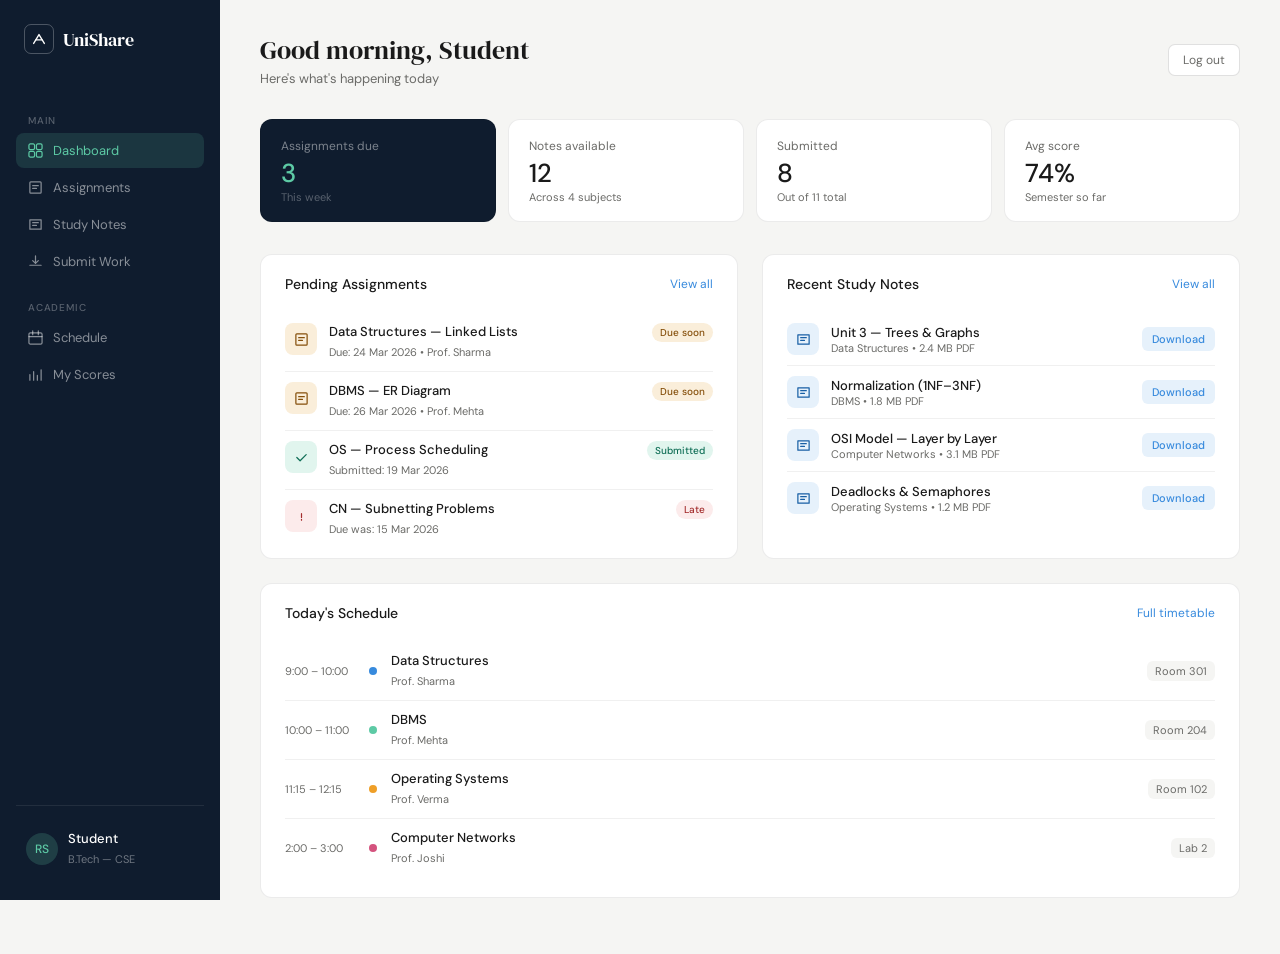
==== student-dashboard.html @ 299241f6 "frontend login modules" ====
<!DOCTYPE html>
<html lang="en">
<head>
  <meta charset="UTF-8" />
  <meta name="viewport" content="width=device-width, initial-scale=1.0"/>
  <title>UniShare — Student Dashboard</title>
  <link rel="preconnect" href="https://fonts.googleapis.com">
  <link rel="preconnect" href="https://fonts.gstatic.com" crossorigin>
  <link href="https://fonts.googleapis.com/css2?family=DM+Serif+Display:ital@0;1&family=DM+Sans:wght@300;400;500&display=swap" rel="stylesheet">
  <style>
    *, *::before, *::after { box-sizing: border-box; margin: 0; padding: 0; }

    html, body {
      height: 100%;
      font-family: 'DM Sans', sans-serif;
      background: #f5f5f3;
      color: #1a1a1a;
    }

    /*LAYOUT*/
    .app { display: flex; min-height: 100vh; }

    /* SIDEBAR */
    .sidebar {
      width: 220px;
      background: #0f1c2e;
      display: flex;
      flex-direction: column;
      padding: 1.5rem 1rem;
      position: fixed;
      top: 0; left: 0; bottom: 0;
      z-index: 100;
    }

    .brand {
      display: flex; align-items: center; gap: 9px;
      margin-bottom: 2.5rem;
      padding: 0 0.5rem;
    }

    .brand-mark {
      width: 30px; height: 30px;
      border: 1.5px solid rgba(255,255,255,0.25);
      border-radius: 7px;
      display: flex; align-items: center; justify-content: center;
    }

    .brand-name {
      font-family: 'DM Serif Display', serif;
      font-size: 18px;
      color: #fff;
    }

    .nav-section-label {
      font-size: 10px;
      font-weight: 500;
      letter-spacing: 0.08em;
      text-transform: uppercase;
      color: rgba(255,255,255,0.3);
      padding: 0 0.75rem;
      margin-bottom: 6px;
      margin-top: 1.25rem;
    }

    .nav-item {
      display: flex; align-items: center; gap: 10px;
      padding: 9px 12px;
      border-radius: 8px;
      cursor: pointer;
      color: rgba(255,255,255,0.5);
      font-size: 13px;
      font-weight: 400;
      transition: all 0.15s;
      text-decoration: none;
      margin-bottom: 2px;
    }

    .nav-item:hover { background: rgba(255,255,255,0.07); color: rgba(255,255,255,0.85); }

    .nav-item.active {
      background: rgba(93,202,165,0.15);
      color: #5DCAA5;
    }

    .nav-item svg { width: 15px; height: 15px; flex-shrink: 0; }

    .sidebar-bottom {
      margin-top: auto;
      border-top: 0.5px solid rgba(255,255,255,0.08);
      padding-top: 1rem;
    }

    .user-card {
      display: flex; align-items: center; gap: 10px;
      padding: 8px 10px;
      border-radius: 8px;
    }

    .avatar {
      width: 32px; height: 32px;
      border-radius: 50%;
      background: rgba(93,202,165,0.2);
      display: flex; align-items: center; justify-content: center;
      font-size: 12px; font-weight: 500;
      color: #5DCAA5;
      flex-shrink: 0;
    }

    .user-info p { font-size: 13px; color: #fff; font-weight: 500; }
    .user-info span { font-size: 11px; color: rgba(255,255,255,0.4); }

    /* ── MAIN ── */
    .main {
      margin-left: 220px;
      flex: 1;
      padding: 2rem 2.5rem;
      max-width: calc(100vw - 220px);
    }

    .topbar {
      display: flex; align-items: center; justify-content: space-between;
      margin-bottom: 2rem;
    }

    .topbar h1 {
      font-family: 'DM Serif Display', serif;
      font-size: 26px;
      font-weight: 400;
      color: #1a1a1a;
    }

    .topbar p { font-size: 13px; color: #6b6b68; margin-top: 2px; }

    .logout-btn {
      font-size: 12px;
      color: #6b6b68;
      background: #fff;
      border: 0.5px solid rgba(0,0,0,0.12);
      border-radius: 7px;
      padding: 7px 14px;
      cursor: pointer;
      font-family: 'DM Sans', sans-serif;
      transition: background 0.15s;
    }

    .logout-btn:hover { background: #f5f5f3; }

    
    .stats-grid {
      display: grid;
      grid-template-columns: repeat(4, 1fr);
      gap: 12px;
      margin-bottom: 2rem;
    }

    .stat-card {
      background: #fff;
      border: 0.5px solid rgba(0,0,0,0.08);
      border-radius: 12px;
      padding: 1.1rem 1.25rem;
    }

    .stat-label {
      font-size: 12px;
      color: #6b6b68;
      margin-bottom: 6px;
    }

    .stat-value {
      font-size: 26px;
      font-weight: 500;
      color: #1a1a1a;
      line-height: 1;
    }

    .stat-sub {
      font-size: 11px;
      color: #6b6b68;
      margin-top: 4px;
    }

    .stat-card.highlight { background: #0f1c2e; }
    .stat-card.highlight .stat-label { color: rgba(255,255,255,0.45); }
    .stat-card.highlight .stat-value { color: #5DCAA5; }
    .stat-card.highlight .stat-sub { color: rgba(255,255,255,0.3); }

    
    .content-grid {
      display: grid;
      grid-template-columns: 1fr 1fr;
      gap: 1.5rem;
      margin-bottom: 1.5rem;
    }

    .card {
      background: #fff;
      border: 0.5px solid rgba(0,0,0,0.08);
      border-radius: 12px;
      padding: 1.25rem 1.5rem;
    }

    .card-header {
      display: flex; align-items: center; justify-content: space-between;
      margin-bottom: 1.25rem;
    }

    .card-title {
      font-size: 14px;
      font-weight: 500;
      color: #1a1a1a;
    }

    .card-link {
      font-size: 12px;
      color: #378ADD;
      text-decoration: none;
      cursor: pointer;
    }

    .card-link:hover { text-decoration: underline; }

    
    .assignment-item {
      display: flex; align-items: flex-start; gap: 12px;
      padding: 10px 0;
      border-bottom: 0.5px solid rgba(0,0,0,0.06);
    }

    .assignment-item:last-child { border-bottom: none; padding-bottom: 0; }

    .assignment-icon {
      width: 32px; height: 32px;
      border-radius: 8px;
      display: flex; align-items: center; justify-content: center;
      flex-shrink: 0;
    }

    .assignment-icon.due { background: #faeeda; }
    .assignment-icon.submitted { background: #e1f5ee; }
    .assignment-icon.late { background: #fcebeb; }

    .assignment-info { flex: 1; }
    .assignment-info p { font-size: 13px; font-weight: 500; color: #1a1a1a; }
    .assignment-info span { font-size: 11px; color: #6b6b68; }

    .badge {
      font-size: 10px;
      font-weight: 500;
      padding: 3px 8px;
      border-radius: 20px;
      white-space: nowrap;
    }

    .badge.due     { background: #faeeda; color: #854f0b; }
    .badge.done    { background: #e1f5ee; color: #0f6e56; }
    .badge.late    { background: #fcebeb; color: #a32d2d; }
    .badge.new     { background: #e6f1fb; color: #185fa5; }

    /* ── NOTES LIST ── */
    .note-item {
      display: flex; align-items: center; gap: 12px;
      padding: 10px 0;
      border-bottom: 0.5px solid rgba(0,0,0,0.06);
      cursor: pointer;
    }

    .note-item:last-child { border-bottom: none; padding-bottom: 0; }
    .note-item:hover .note-title { color: #378ADD; }

    .note-icon {
      width: 32px; height: 32px;
      background: #e6f1fb;
      border-radius: 8px;
      display: flex; align-items: center; justify-content: center;
      flex-shrink: 0;
    }

    .note-info { flex: 1; }
    .note-title { font-size: 13px; font-weight: 500; color: #1a1a1a; transition: color 0.15s; }
    .note-meta  { font-size: 11px; color: #6b6b68; }

    .download-btn {
      font-size: 11px;
      color: #378ADD;
      background: #e6f1fb;
      border: none;
      border-radius: 6px;
      padding: 5px 10px;
      cursor: pointer;
      font-family: 'DM Sans', sans-serif;
      font-weight: 500;
      transition: background 0.15s;
    }

    .download-btn:hover { background: #b5d4f4; }

    /* ── UPLOAD AREA ── */
    .upload-area {
      border: 1.5px dashed rgba(0,0,0,0.15);
      border-radius: 10px;
      padding: 1.5rem;
      text-align: center;
      cursor: pointer;
      transition: border-color 0.15s, background 0.15s;
      margin-bottom: 1rem;
    }

    .upload-area:hover {
      border-color: #378ADD;
      background: #f0f7ff;
    }

    .upload-area p { font-size: 13px; color: #6b6b68; margin-top: 8px; }
    .upload-area span { font-size: 11px; color: #9a9a96; }

    .upload-icon {
      width: 36px; height: 36px;
      background: #e6f1fb;
      border-radius: 8px;
      display: flex; align-items: center; justify-content: center;
      margin: 0 auto 8px;
    }

    .select-field {
      width: 100%;
      height: 38px;
      border: 0.5px solid rgba(0,0,0,0.12);
      border-radius: 8px;
      padding: 0 12px;
      font-family: 'DM Sans', sans-serif;
      font-size: 13px;
      color: #1a1a1a;
      background: #fff;
      outline: none;
      margin-bottom: 10px;
      cursor: pointer;
    }

    .submit-btn {
      width: 100%;
      height: 40px;
      background: #0f1c2e;
      color: #fff;
      border: none;
      border-radius: 8px;
      font-family: 'DM Sans', sans-serif;
      font-size: 13px;
      font-weight: 500;
      cursor: pointer;
      transition: opacity 0.15s;
    }

    .submit-btn:hover { opacity: 0.85; }

   
    .full-card {
      background: #fff;
      border: 0.5px solid rgba(0,0,0,0.08);
      border-radius: 12px;
      padding: 1.25rem 1.5rem;
      margin-bottom: 1.5rem;
    }

    
    .schedule-row {
      display: flex; align-items: center; gap: 14px;
      padding: 10px 0;
      border-bottom: 0.5px solid rgba(0,0,0,0.06);
    }

    .schedule-row:last-child { border-bottom: none; }

    .schedule-time {
      font-size: 11px;
      color: #6b6b68;
      min-width: 70px;
    }

    .schedule-dot {
      width: 8px; height: 8px;
      border-radius: 50%;
      flex-shrink: 0;
    }

    .schedule-info p { font-size: 13px; font-weight: 500; color: #1a1a1a; }
    .schedule-info span { font-size: 11px; color: #6b6b68; }

    .schedule-room {
      margin-left: auto;
      font-size: 11px;
      color: #6b6b68;
      background: #f5f5f3;
      padding: 3px 8px;
      border-radius: 6px;
    }

    @media (max-width: 900px) {
      .stats-grid { grid-template-columns: 1fr 1fr; }
      .content-grid { grid-template-columns: 1fr; }
    }

    @media (max-width: 640px) {
      .sidebar { display: none; }
      .main { margin-left: 0; max-width: 100vw; padding: 1.25rem; }
      .stats-grid { grid-template-columns: 1fr 1fr; }
    }
  </style>
</head>
<body>

<div class="app">

  
  <aside class="sidebar">
    <div class="brand">
      <div class="brand-mark">
        <svg width="16" height="16" viewBox="0 0 18 18" fill="none">
          <path d="M3 14L9 4L15 14" stroke="white" stroke-width="1.5" stroke-linecap="round" stroke-linejoin="round"/>
          <path d="M5.5 10H12.5" stroke="white" stroke-width="1.5" stroke-linecap="round"/>
        </svg>
      </div>
      <span class="brand-name">UniShare</span>
    </div>

    <div class="nav-section-label">Main</div>

    <a class="nav-item active" onclick="showSection('dashboard')">
      <svg viewBox="0 0 16 16" fill="none"><rect x="1" y="1" width="6" height="6" rx="1.5" stroke="currentColor" stroke-width="1.3"/><rect x="9" y="1" width="6" height="6" rx="1.5" stroke="currentColor" stroke-width="1.3"/><rect x="1" y="9" width="6" height="6" rx="1.5" stroke="currentColor" stroke-width="1.3"/><rect x="9" y="9" width="6" height="6" rx="1.5" stroke="currentColor" stroke-width="1.3"/></svg>
      Dashboard
    </a>

    <a class="nav-item" onclick="showSection('assignments')">
      <svg viewBox="0 0 16 16" fill="none"><path d="M3 2h10a1 1 0 011 1v10a1 1 0 01-1 1H3a1 1 0 01-1-1V3a1 1 0 011-1z" stroke="currentColor" stroke-width="1.3"/><path d="M5 6h6M5 9h4" stroke="currentColor" stroke-width="1.3" stroke-linecap="round"/></svg>
      Assignments
    </a>

    <a class="nav-item" onclick="showSection('notes')">
      <svg viewBox="0 0 16 16" fill="none"><path d="M2 3h12v10H2z" stroke="currentColor" stroke-width="1.3" stroke-linejoin="round"/><path d="M5 6h6M5 9h4" stroke="currentColor" stroke-width="1.3" stroke-linecap="round"/></svg>
      Study Notes
    </a>

    <a class="nav-item" onclick="showSection('submit')">
      <svg viewBox="0 0 16 16" fill="none"><path d="M8 2v8M5 7l3 3 3-3" stroke="currentColor" stroke-width="1.3" stroke-linecap="round" stroke-linejoin="round"/><path d="M2 12h12" stroke="currentColor" stroke-width="1.3" stroke-linecap="round"/></svg>
      Submit Work
    </a>

    <div class="nav-section-label">Academic</div>

    <a class="nav-item" onclick="showSection('schedule')">
      <svg viewBox="0 0 16 16" fill="none"><rect x="1" y="3" width="14" height="12" rx="1.5" stroke="currentColor" stroke-width="1.3"/><path d="M5 1v4M11 1v4M1 7h14" stroke="currentColor" stroke-width="1.3" stroke-linecap="round"/></svg>
      Schedule
    </a>

    <a class="nav-item" onclick="showSection('scores')">
      <svg viewBox="0 0 16 16" fill="none"><path d="M2 14V8M6 14V5M10 14V9M14 14V3" stroke="currentColor" stroke-width="1.3" stroke-linecap="round"/></svg>
      My Scores
    </a>

    <div class="sidebar-bottom">
      <div class="user-card">
        <div class="avatar">RS</div>
        <div class="user-info">
          <p>Rahul Singh</p>
          <span>B.Tech — CSE</span>
        </div>
      </div>
    </div>
  </aside>

  
  <main class="main">

   
    <div class="topbar">
      <div>
        <h1 id="page-title">Good morning, Rahul 👋</h1>
        <p id="page-sub">Here's what's happening today</p>
      </div>
      <button class="logout-btn" onclick="window.location.href='login.html'">Log out</button>
    </div>

    
    <div class="stats-grid" id="stats-section">
      <div class="stat-card highlight">
        <div class="stat-label">Assignments due</div>
        <div class="stat-value">3</div>
        <div class="stat-sub">This week</div>
      </div>
      <div class="stat-card">
        <div class="stat-label">Notes available</div>
        <div class="stat-value">12</div>
        <div class="stat-sub">Across 4 subjects</div>
      </div>
      <div class="stat-card">
        <div class="stat-label">Submitted</div>
        <div class="stat-value">8</div>
        <div class="stat-sub">Out of 11 total</div>
      </div>
      <div class="stat-card">
        <div class="stat-label">Avg score</div>
        <div class="stat-value">74%</div>
        <div class="stat-sub">Semester so far</div>
      </div>
    </div>

   
    <div id="section-dashboard">
      <div class="content-grid">

        
        <div class="card">
          <div class="card-header">
            <span class="card-title">Pending Assignments</span>
            <a class="card-link" onclick="showSection('assignments')">View all</a>
          </div>

          <div class="assignment-item">
            <div class="assignment-icon due">
              <svg width="15" height="15" viewBox="0 0 16 16" fill="none"><path d="M3 2h10a1 1 0 011 1v10a1 1 0 01-1 1H3a1 1 0 01-1-1V3a1 1 0 011-1z" stroke="#854f0b" stroke-width="1.3"/><path d="M5 6h6M5 9h4" stroke="#854f0b" stroke-width="1.3" stroke-linecap="round"/></svg>
            </div>
            <div class="assignment-info">
              <p>Data Structures — Linked Lists</p>
              <span>Due: 24 Mar 2026 • Prof. Sharma</span>
            </div>
            <span class="badge due">Due soon</span>
          </div>

          <div class="assignment-item">
            <div class="assignment-icon due">
              <svg width="15" height="15" viewBox="0 0 16 16" fill="none"><path d="M3 2h10a1 1 0 011 1v10a1 1 0 01-1 1H3a1 1 0 01-1-1V3a1 1 0 011-1z" stroke="#854f0b" stroke-width="1.3"/><path d="M5 6h6M5 9h4" stroke="#854f0b" stroke-width="1.3" stroke-linecap="round"/></svg>
            </div>
            <div class="assignment-info">
              <p>DBMS — ER Diagram</p>
              <span>Due: 26 Mar 2026 • Prof. Mehta</span>
            </div>
            <span class="badge due">Due soon</span>
          </div>

          <div class="assignment-item">
            <div class="assignment-icon submitted">
              <svg width="15" height="15" viewBox="0 0 16 16" fill="none"><path d="M3 8l3.5 3.5L13 5" stroke="#0f6e56" stroke-width="1.3" stroke-linecap="round" stroke-linejoin="round"/></svg>
            </div>
            <div class="assignment-info">
              <p>OS — Process Scheduling</p>
              <span>Submitted: 19 Mar 2026</span>
            </div>
            <span class="badge done">Submitted</span>
          </div>

          <div class="assignment-item">
            <div class="assignment-icon late">
              <svg width="15" height="15" viewBox="0 0 16 16" fill="none"><path d="M8 5v4M8 11v1" stroke="#a32d2d" stroke-width="1.3" stroke-linecap="round"/></svg>
            </div>
            <div class="assignment-info">
              <p>CN — Subnetting Problems</p>
              <span>Due was: 15 Mar 2026</span>
            </div>
            <span class="badge late">Late</span>
          </div>
        </div>

        
        <div class="card">
          <div class="card-header">
            <span class="card-title">Recent Study Notes</span>
            <a class="card-link" onclick="showSection('notes')">View all</a>
          </div>

          <div class="note-item">
            <div class="note-icon">
              <svg width="15" height="15" viewBox="0 0 16 16" fill="none"><path d="M2 3h12v10H2z" stroke="#185fa5" stroke-width="1.3" stroke-linejoin="round"/><path d="M5 6h6M5 9h4" stroke="#185fa5" stroke-width="1.3" stroke-linecap="round"/></svg>
            </div>
            <div class="note-info">
              <div class="note-title">Unit 3 — Trees & Graphs</div>
              <div class="note-meta">Data Structures • 2.4 MB PDF</div>
            </div>
            <button class="download-btn">Download</button>
          </div>

          <div class="note-item">
            <div class="note-icon">
              <svg width="15" height="15" viewBox="0 0 16 16" fill="none"><path d="M2 3h12v10H2z" stroke="#185fa5" stroke-width="1.3" stroke-linejoin="round"/><path d="M5 6h6M5 9h4" stroke="#185fa5" stroke-width="1.3" stroke-linecap="round"/></svg>
            </div>
            <div class="note-info">
              <div class="note-title">Normalization (1NF–3NF)</div>
              <div class="note-meta">DBMS • 1.8 MB PDF</div>
            </div>
            <button class="download-btn">Download</button>
          </div>

          <div class="note-item">
            <div class="note-icon">
              <svg width="15" height="15" viewBox="0 0 16 16" fill="none"><path d="M2 3h12v10H2z" stroke="#185fa5" stroke-width="1.3" stroke-linejoin="round"/><path d="M5 6h6M5 9h4" stroke="#185fa5" stroke-width="1.3" stroke-linecap="round"/></svg>
            </div>
            <div class="note-info">
              <div class="note-title">OSI Model — Layer by Layer</div>
              <div class="note-meta">Computer Networks • 3.1 MB PDF</div>
            </div>
            <button class="download-btn">Download</button>
          </div>

          <div class="note-item">
            <div class="note-icon">
              <svg width="15" height="15" viewBox="0 0 16 16" fill="none"><path d="M2 3h12v10H2z" stroke="#185fa5" stroke-width="1.3" stroke-linejoin="round"/><path d="M5 6h6M5 9h4" stroke="#185fa5" stroke-width="1.3" stroke-linecap="round"/></svg>
            </div>
            <div class="note-info">
              <div class="note-title">Deadlocks &amp; Semaphores</div>
              <div class="note-meta">Operating Systems • 1.2 MB PDF</div>
            </div>
            <button class="download-btn">Download</button>
          </div>
        </div>
      </div>

      
      <div class="full-card">
        <div class="card-header">
          <span class="card-title">Today's Schedule</span>
          <a class="card-link" onclick="showSection('schedule')">Full timetable</a>
        </div>

        <div class="schedule-row">
          <span class="schedule-time">9:00 – 10:00</span>
          <div class="schedule-dot" style="background:#378ADD"></div>
          <div class="schedule-info"><p>Data Structures</p><span>Prof. Sharma</span></div>
          <span class="schedule-room">Room 301</span>
        </div>
        <div class="schedule-row">
          <span class="schedule-time">10:00 – 11:00</span>
          <div class="schedule-dot" style="background:#5DCAA5"></div>
          <div class="schedule-info"><p>DBMS</p><span>Prof. Mehta</span></div>
          <span class="schedule-room">Room 204</span>
        </div>
        <div class="schedule-row">
          <span class="schedule-time">11:15 – 12:15</span>
          <div class="schedule-dot" style="background:#EF9F27"></div>
          <div class="schedule-info"><p>Operating Systems</p><span>Prof. Verma</span></div>
          <span class="schedule-room">Room 102</span>
        </div>
        <div class="schedule-row">
          <span class="schedule-time">2:00 – 3:00</span>
          <div class="schedule-dot" style="background:#D4537E"></div>
          <div class="schedule-info"><p>Computer Networks</p><span>Prof. Joshi</span></div>
          <span class="schedule-room">Lab 2</span>
        </div>
      </div>
    </div>

    
    <div id="section-assignments" style="display:none">
      <div class="full-card">
        <div class="card-header">
          <span class="card-title">All Assignments</span>
        </div>
        <div class="assignment-item">
          <div class="assignment-icon due"><svg width="15" height="15" viewBox="0 0 16 16" fill="none"><path d="M3 2h10a1 1 0 011 1v10a1 1 0 01-1 1H3a1 1 0 01-1-1V3a1 1 0 011-1z" stroke="#854f0b" stroke-width="1.3"/><path d="M5 6h6M5 9h4" stroke="#854f0b" stroke-width="1.3" stroke-linecap="round"/></svg></div>
          <div class="assignment-info"><p>Data Structures — Linked Lists</p><span>Due: 24 Mar 2026 • Prof. Sharma</span></div>
          <span class="badge due">Due soon</span>
        </div>
        <div class="assignment-item">
          <div class="assignment-icon due"><svg width="15" height="15" viewBox="0 0 16 16" fill="none"><path d="M3 2h10a1 1 0 011 1v10a1 1 0 01-1 1H3a1 1 0 01-1-1V3a1 1 0 011-1z" stroke="#854f0b" stroke-width="1.3"/><path d="M5 6h6M5 9h4" stroke="#854f0b" stroke-width="1.3" stroke-linecap="round"/></svg></div>
          <div class="assignment-info"><p>DBMS — ER Diagram</p><span>Due: 26 Mar 2026 • Prof. Mehta</span></div>
          <span class="badge due">Due soon</span>
        </div>
        <div class="assignment-item">
          <div class="assignment-icon submitted"><svg width="15" height="15" viewBox="0 0 16 16" fill="none"><path d="M3 8l3.5 3.5L13 5" stroke="#0f6e56" stroke-width="1.3" stroke-linecap="round" stroke-linejoin="round"/></svg></div>
          <div class="assignment-info"><p>OS — Process Scheduling</p><span>Submitted: 19 Mar 2026</span></div>
          <span class="badge done">Submitted</span>
        </div>
        <div class="assignment-item">
          <div class="assignment-icon late"><svg width="15" height="15" viewBox="0 0 16 16" fill="none"><path d="M8 5v4M8 11v1" stroke="#a32d2d" stroke-width="1.3" stroke-linecap="round"/></svg></div>
          <div class="assignment-info"><p>CN — Subnetting Problems</p><span>Due was: 15 Mar 2026</span></div>
          <span class="badge late">Late</span>
        </div>
        <div class="assignment-item">
          <div class="assignment-icon due"><svg width="15" height="15" viewBox="0 0 16 16" fill="none"><path d="M3 2h10a1 1 0 011 1v10a1 1 0 01-1 1H3a1 1 0 01-1-1V3a1 1 0 011-1z" stroke="#854f0b" stroke-width="1.3"/><path d="M5 6h6M5 9h4" stroke="#854f0b" stroke-width="1.3" stroke-linecap="round"/></svg></div>
          <div class="assignment-info"><p>Maths — Integration Practice Set</p><span>Due: 30 Mar 2026 • Prof. Kapoor</span></div>
          <span class="badge new">New</span>
        </div>
      </div>
    </div>

    
    <div id="section-notes" style="display:none">
      <div class="full-card">
        <div class="card-header"><span class="card-title">All Study Notes</span></div>
        <div class="note-item"><div class="note-icon"><svg width="15" height="15" viewBox="0 0 16 16" fill="none"><path d="M2 3h12v10H2z" stroke="#185fa5" stroke-width="1.3" stroke-linejoin="round"/><path d="M5 6h6M5 9h4" stroke="#185fa5" stroke-width="1.3" stroke-linecap="round"/></svg></div><div class="note-info"><div class="note-title">Unit 3 — Trees &amp; Graphs</div><div class="note-meta">Data Structures • 2.4 MB PDF</div></div><button class="download-btn">Download</button></div>
        <div class="note-item"><div class="note-icon"><svg width="15" height="15" viewBox="0 0 16 16" fill="none"><path d="M2 3h12v10H2z" stroke="#185fa5" stroke-width="1.3" stroke-linejoin="round"/><path d="M5 6h6M5 9h4" stroke="#185fa5" stroke-width="1.3" stroke-linecap="round"/></svg></div><div class="note-info"><div class="note-title">Normalization (1NF–3NF)</div><div class="note-meta">DBMS • 1.8 MB PDF</div></div><button class="download-btn">Download</button></div>
        <div class="note-item"><div class="note-icon"><svg width="15" height="15" viewBox="0 0 16 16" fill="none"><path d="M2 3h12v10H2z" stroke="#185fa5" stroke-width="1.3" stroke-linejoin="round"/><path d="M5 6h6M5 9h4" stroke="#185fa5" stroke-width="1.3" stroke-linecap="round"/></svg></div><div class="note-info"><div class="note-title">OSI Model — Layer by Layer</div><div class="note-meta">Computer Networks • 3.1 MB PDF</div></div><button class="download-btn">Download</button></div>
        <div class="note-item"><div class="note-icon"><svg width="15" height="15" viewBox="0 0 16 16" fill="none"><path d="M2 3h12v10H2z" stroke="#185fa5" stroke-width="1.3" stroke-linejoin="round"/><path d="M5 6h6M5 9h4" stroke="#185fa5" stroke-width="1.3" stroke-linecap="round"/></svg></div><div class="note-info"><div class="note-title">Deadlocks &amp; Semaphores</div><div class="note-meta">Operating Systems • 1.2 MB PDF</div></div><button class="download-btn">Download</button></div>
        <div class="note-item"><div class="note-icon"><svg width="15" height="15" viewBox="0 0 16 16" fill="none"><path d="M2 3h12v10H2z" stroke="#185fa5" stroke-width="1.3" stroke-linejoin="round"/><path d="M5 6h6M5 9h4" stroke="#185fa5" stroke-width="1.3" stroke-linecap="round"/></svg></div><div class="note-info"><div class="note-title">Sorting Algorithms</div><div class="note-meta">Data Structures • 0.9 MB PDF</div></div><button class="download-btn">Download</button></div>
        <div class="note-item"><div class="note-icon"><svg width="15" height="15" viewBox="0 0 16 16" fill="none"><path d="M2 3h12v10H2z" stroke="#185fa5" stroke-width="1.3" stroke-linejoin="round"/><path d="M5 6h6M5 9h4" stroke="#185fa5" stroke-width="1.3" stroke-linecap="round"/></svg></div><div class="note-info"><div class="note-title">SQL Queries Cheatsheet</div><div class="note-meta">DBMS • 0.5 MB PDF</div></div><button class="download-btn">Download</button></div>
      </div>
    </div>

    
    <div id="section-submit" style="display:none">
      <div class="card" style="max-width:520px">
        <div class="card-header"><span class="card-title">Submit Assignment</span></div>

        <select class="select-field">
          <option value="">Select subject...</option>
          <option>Data Structures</option>
          <option>DBMS</option>
          <option>Operating Systems</option>
          <option>Computer Networks</option>
          <option>Mathematics</option>
        </select>

        <select class="select-field">
          <option value="">Select assignment...</option>
          <option>Linked Lists</option>
          <option>ER Diagram</option>
          <option>Subnetting Problems</option>
        </select>

        <div class="upload-area" onclick="document.getElementById('file-input').click()">
          <div class="upload-icon">
            <svg width="18" height="18" viewBox="0 0 18 18" fill="none"><path d="M9 12V4M6 7l3-3 3 3" stroke="#378ADD" stroke-width="1.4" stroke-linecap="round" stroke-linejoin="round"/><path d="M3 14h12" stroke="#378ADD" stroke-width="1.4" stroke-linecap="round"/></svg>
          </div>
          <p>Click to upload your file</p>
          <span>PDF, DOCX up to 10 MB</span>
          <input type="file" id="file-input" style="display:none" accept=".pdf,.docx" onchange="showFileName(this)"/>
        </div>

        <p id="file-name" style="font-size:12px;color:#378ADD;margin-bottom:10px;display:none;"></p>

        <button class="submit-btn" onclick="submitAssignment()">Submit Assignment</button>
      </div>
    </div>

    
    <div id="section-schedule" style="display:none">
      <div class="full-card">
        <div class="card-header"><span class="card-title">Weekly Timetable</span></div>
        <div class="schedule-row"><span class="schedule-time">Mon 9–10</span><div class="schedule-dot" style="background:#378ADD"></div><div class="schedule-info"><p>Data Structures</p><span>Prof. Sharma</span></div><span class="schedule-room">Room 301</span></div>
        <div class="schedule-row"><span class="schedule-time">Mon 10–11</span><div class="schedule-dot" style="background:#5DCAA5"></div><div class="schedule-info"><p>DBMS</p><span>Prof. Mehta</span></div><span class="schedule-room">Room 204</span></div>
        <div class="schedule-row"><span class="schedule-time">Tue 11–12</span><div class="schedule-dot" style="background:#EF9F27"></div><div class="schedule-info"><p>Operating Systems</p><span>Prof. Verma</span></div><span class="schedule-room">Room 102</span></div>
        <div class="schedule-row"><span class="schedule-time">Wed 2–3</span><div class="schedule-dot" style="background:#D4537E"></div><div class="schedule-info"><p>Computer Networks</p><span>Prof. Joshi</span></div><span class="schedule-room">Lab 2</span></div>
        <div class="schedule-row"><span class="schedule-time">Thu 9–10</span><div class="schedule-dot" style="background:#7F77DD"></div><div class="schedule-info"><p>Mathematics</p><span>Prof. Kapoor</span></div><span class="schedule-room">Room 401</span></div>
        <div class="schedule-row"><span class="schedule-time">Fri 10–12</span><div class="schedule-dot" style="background:#378ADD"></div><div class="schedule-info"><p>DS Lab</p><span>Prof. Sharma</span></div><span class="schedule-room">Lab 1</span></div>
      </div>
    </div>

    
    <div id="section-scores" style="display:none">
      <div class="full-card">
        <div class="card-header"><span class="card-title">My Scores</span></div>
        <div class="schedule-row"><span class="schedule-time" style="min-width:180px">Data Structures</span><div style="flex:1;background:#f5f5f3;border-radius:20px;height:6px;overflow:hidden"><div style="width:82%;background:#378ADD;height:100%;border-radius:20px"></div></div><span style="font-size:13px;font-weight:500;margin-left:12px;color:#1a1a1a">82%</span></div>
        <div class="schedule-row"><span class="schedule-time" style="min-width:180px">DBMS</span><div style="flex:1;background:#f5f5f3;border-radius:20px;height:6px;overflow:hidden"><div style="width:76%;background:#5DCAA5;height:100%;border-radius:20px"></div></div><span style="font-size:13px;font-weight:500;margin-left:12px;color:#1a1a1a">76%</span></div>
        <div class="schedule-row"><span class="schedule-time" style="min-width:180px">Operating Systems</span><div style="flex:1;background:#f5f5f3;border-radius:20px;height:6px;overflow:hidden"><div style="width:68%;background:#EF9F27;height:100%;border-radius:20px"></div></div><span style="font-size:13px;font-weight:500;margin-left:12px;color:#1a1a1a">68%</span></div>
        <div class="schedule-row"><span class="schedule-time" style="min-width:180px">Computer Networks</span><div style="flex:1;background:#f5f5f3;border-radius:20px;height:6px;overflow:hidden"><div style="width:71%;background:#D4537E;height:100%;border-radius:20px"></div></div><span style="font-size:13px;font-weight:500;margin-left:12px;color:#1a1a1a">71%</span></div>
        <div class="schedule-row"><span class="schedule-time" style="min-width:180px">Mathematics</span><div style="flex:1;background:#f5f5f3;border-radius:20px;height:6px;overflow:hidden"><div style="width:79%;background:#7F77DD;height:100%;border-radius:20px"></div></div><span style="font-size:13px;font-weight:500;margin-left:12px;color:#1a1a1a">79%</span></div>
      </div>
    </div>

  </main>
</div>

<script>
    const name = localStorage.getItem('studentName') || 'Student';
document.getElementById('page-title').textContent = 'Good morning, ' + name + ' ';
document.querySelector('.user-info p').textContent = name;
  const sections = ['dashboard','assignments','notes','submit','schedule','scores'];

  function showSection(name) {
    sections.forEach(s => {
      document.getElementById('section-' + s).style.display = s === name ? 'block' : 'none';
    });
    document.querySelectorAll('.nav-item').forEach(el => el.classList.remove('active'));
    event.currentTarget.classList.add('active');

    const titles = {
      dashboard:   ['Good morning',   "Here's what's happening today"],
      assignments: ['Assignments',               'Track your pending and submitted work'],
      notes:       ['Study Notes',               'Download materials uploaded by your faculty'],
      submit:      ['Submit Work',               'Upload your assignment files here'],
      schedule:    ['Timetable',                 'Your weekly class schedule'],
      scores:      ['My Scores',                 'Performance across all subjects'],
    };
    document.getElementById('page-title').textContent = titles[name][0];
    document.getElementById('page-sub').textContent   = titles[name][1];
  }

  function showFileName(input) {
    const el = document.getElementById('file-name');
    if (input.files.length > 0) {
      el.textContent = 'Selected: ' + input.files[0].name;
      el.style.display = 'block';
    }
  }

  function submitAssignment() {
    const file = document.getElementById('file-input').files[0];
    if (!file) { alert('Please select a file to upload.'); return; }
    alert('Assignment submitted successfully! Your faculty will be notified.');
    document.getElementById('file-input').value = '';
    document.getElementById('file-name').style.display = 'none';
  }
</script>

</body>
</html>
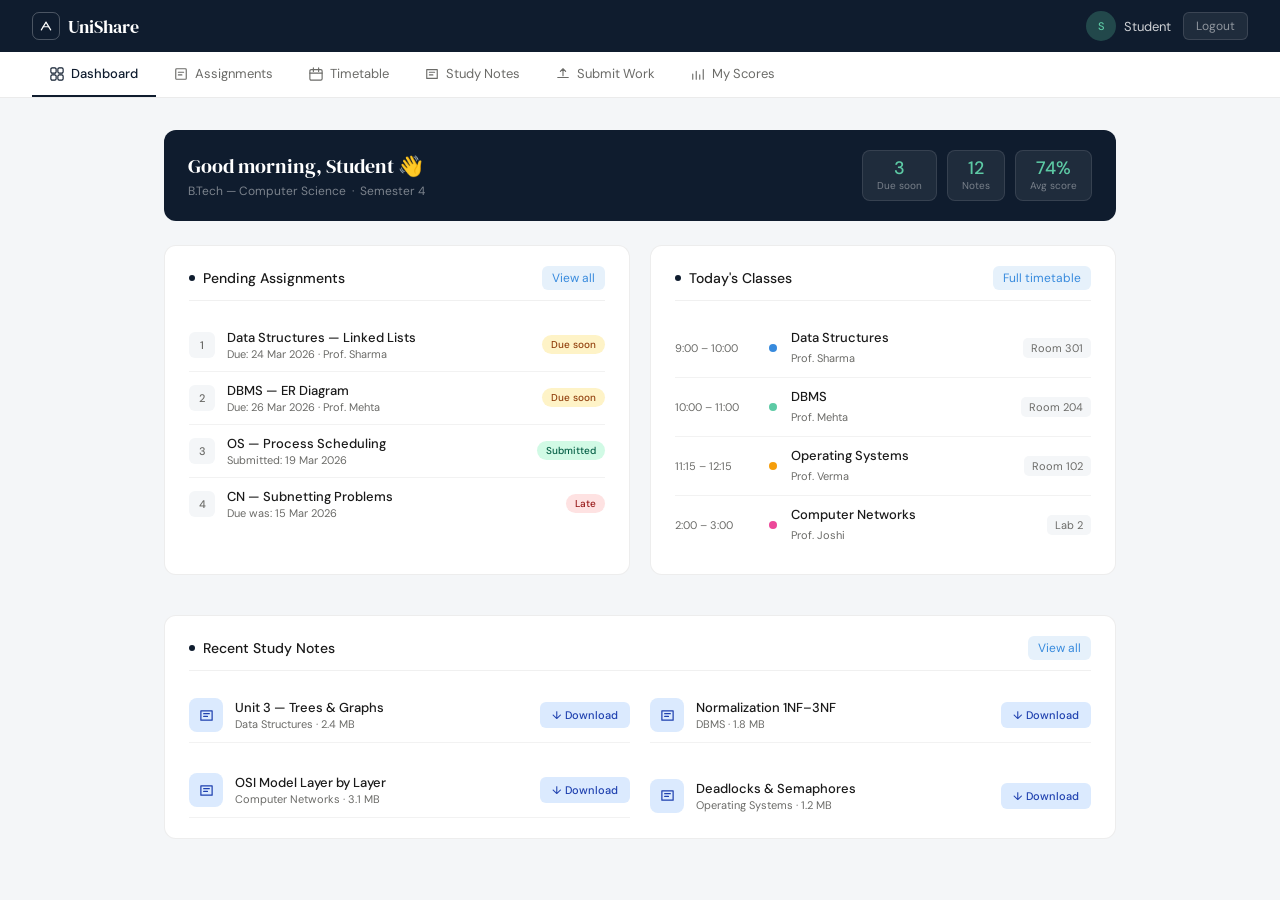
==== commit 0a500e73: "updated frontend" ====
--- a/student-dashboard.html
+++ b/student-dashboard.html
@@ -11,320 +11,371 @@
     *, *::before, *::after { box-sizing: border-box; margin: 0; padding: 0; }
 
     html, body {
-      height: 100%;
       font-family: 'DM Sans', sans-serif;
-      background: #f5f5f3;
+      background: #f4f6f8;
       color: #1a1a1a;
-    }
-
-    /*LAYOUT*/
-    .app { display: flex; min-height: 100vh; }
-
-    /* SIDEBAR */
-    .sidebar {
-      width: 220px;
+      min-height: 100%;
+    }
+
+    /* ── NAVBAR ── */
+    .navbar {
       background: #0f1c2e;
+      padding: 0 2rem;
+      height: 52px;
       display: flex;
-      flex-direction: column;
-      padding: 1.5rem 1rem;
-      position: fixed;
-      top: 0; left: 0; bottom: 0;
+      align-items: center;
+      justify-content: space-between;
+      position: sticky;
+      top: 0;
       z-index: 100;
     }
 
-    .brand {
-      display: flex; align-items: center; gap: 9px;
-      margin-bottom: 2.5rem;
-      padding: 0 0.5rem;
-    }
-
-    .brand-mark {
-      width: 30px; height: 30px;
+    .nav-brand {
+      display: flex; align-items: center; gap: 8px;
+    }
+
+    .nav-brand-mark {
+      width: 28px; height: 28px;
       border: 1.5px solid rgba(255,255,255,0.25);
       border-radius: 7px;
       display: flex; align-items: center; justify-content: center;
     }
 
-    .brand-name {
+    .nav-brand-name {
       font-family: 'DM Serif Display', serif;
       font-size: 18px;
       color: #fff;
     }
 
-    .nav-section-label {
-      font-size: 10px;
-      font-weight: 500;
-      letter-spacing: 0.08em;
-      text-transform: uppercase;
-      color: rgba(255,255,255,0.3);
-      padding: 0 0.75rem;
-      margin-bottom: 6px;
-      margin-top: 1.25rem;
-    }
-
-    .nav-item {
-      display: flex; align-items: center; gap: 10px;
-      padding: 9px 12px;
-      border-radius: 8px;
-      cursor: pointer;
+    .nav-right {
+      display: flex; align-items: center; gap: 12px;
+    }
+
+    .nav-user {
+      display: flex; align-items: center; gap: 8px;
+    }
+
+    .nav-avatar {
+      width: 30px; height: 30px;
+      border-radius: 50%;
+      background: rgba(93,202,165,0.25);
+      display: flex; align-items: center; justify-content: center;
+      font-size: 11px; font-weight: 500; color: #5DCAA5;
+    }
+
+    .nav-name {
+      font-size: 13px; color: rgba(255,255,255,0.8);
+    }
+
+    .nav-logout {
+      font-size: 12px;
       color: rgba(255,255,255,0.5);
-      font-size: 13px;
-      font-weight: 400;
-      transition: all 0.15s;
-      text-decoration: none;
-      margin-bottom: 2px;
-    }
-
-    .nav-item:hover { background: rgba(255,255,255,0.07); color: rgba(255,255,255,0.85); }
-
-    .nav-item.active {
-      background: rgba(93,202,165,0.15);
-      color: #5DCAA5;
-    }
-
-    .nav-item svg { width: 15px; height: 15px; flex-shrink: 0; }
-
-    .sidebar-bottom {
-      margin-top: auto;
-      border-top: 0.5px solid rgba(255,255,255,0.08);
-      padding-top: 1rem;
-    }
-
-    .user-card {
-      display: flex; align-items: center; gap: 10px;
-      padding: 8px 10px;
-      border-radius: 8px;
-    }
-
-    .avatar {
-      width: 32px; height: 32px;
-      border-radius: 50%;
-      background: rgba(93,202,165,0.2);
-      display: flex; align-items: center; justify-content: center;
-      font-size: 12px; font-weight: 500;
-      color: #5DCAA5;
-      flex-shrink: 0;
-    }
-
-    .user-info p { font-size: 13px; color: #fff; font-weight: 500; }
-    .user-info span { font-size: 11px; color: rgba(255,255,255,0.4); }
-
-    /* ── MAIN ── */
-    .main {
-      margin-left: 220px;
-      flex: 1;
-      padding: 2rem 2.5rem;
-      max-width: calc(100vw - 220px);
-    }
-
-    .topbar {
-      display: flex; align-items: center; justify-content: space-between;
-      margin-bottom: 2rem;
-    }
-
-    .topbar h1 {
-      font-family: 'DM Serif Display', serif;
-      font-size: 26px;
-      font-weight: 400;
-      color: #1a1a1a;
-    }
-
-    .topbar p { font-size: 13px; color: #6b6b68; margin-top: 2px; }
-
-    .logout-btn {
-      font-size: 12px;
-      color: #6b6b68;
-      background: #fff;
-      border: 0.5px solid rgba(0,0,0,0.12);
-      border-radius: 7px;
-      padding: 7px 14px;
+      background: rgba(255,255,255,0.07);
+      border: 0.5px solid rgba(255,255,255,0.12);
+      border-radius: 6px;
+      padding: 5px 12px;
       cursor: pointer;
       font-family: 'DM Sans', sans-serif;
       transition: background 0.15s;
-    }
-
-    .logout-btn:hover { background: #f5f5f3; }
-
-    
-    .stats-grid {
-      display: grid;
-      grid-template-columns: repeat(4, 1fr);
-      gap: 12px;
-      margin-bottom: 2rem;
-    }
-
-    .stat-card {
+      text-decoration: none;
+    }
+
+    .nav-logout:hover { background: rgba(255,255,255,0.13); color: #fff; }
+
+    /* ── TAB BAR ── */
+    .tabbar {
       background: #fff;
-      border: 0.5px solid rgba(0,0,0,0.08);
+      border-bottom: 1px solid rgba(0,0,0,0.08);
+      padding: 0 2rem;
+      display: flex;
+      gap: 0;
+      overflow-x: auto;
+    }
+
+    .tab {
+      padding: 13px 18px;
+      font-size: 13px;
+      font-weight: 400;
+      color: #6b6b68;
+      cursor: pointer;
+      border-bottom: 2px solid transparent;
+      white-space: nowrap;
+      transition: all 0.15s;
+      display: flex;
+      align-items: center;
+      gap: 7px;
+      background: none;
+      border-left: none;
+      border-right: none;
+      border-top: none;
+      font-family: 'DM Sans', sans-serif;
+    }
+
+    .tab:hover { color: #1a1a1a; }
+
+    .tab.active {
+      color: #0f1c2e;
+      font-weight: 500;
+      border-bottom: 2px solid #0f1c2e;
+    }
+
+    .tab svg { width: 14px; height: 14px; }
+
+    /* ── MAIN CONTENT ── */
+    .main {
+      max-width: 1000px;
+      margin: 0 auto;
+      padding: 2rem 1.5rem;
+    }
+
+    /* ── WELCOME BAR ── */
+    .welcome-bar {
+      background: #0f1c2e;
       border-radius: 12px;
-      padding: 1.1rem 1.25rem;
-    }
-
-    .stat-label {
+      padding: 1.25rem 1.5rem;
+      display: flex;
+      align-items: center;
+      justify-content: space-between;
+      margin-bottom: 1.5rem;
+    }
+
+    .welcome-bar h2 {
+      font-family: 'DM Serif Display', serif;
+      font-size: 20px;
+      font-weight: 400;
+      color: #fff;
+      margin-bottom: 3px;
+    }
+
+    .welcome-bar p {
       font-size: 12px;
-      color: #6b6b68;
-      margin-bottom: 6px;
-    }
-
-    .stat-value {
-      font-size: 26px;
+      color: rgba(255,255,255,0.45);
+    }
+
+    .welcome-bar-right {
+      display: flex; gap: 10px;
+    }
+
+    .mini-stat {
+      background: rgba(255,255,255,0.07);
+      border: 0.5px solid rgba(255,255,255,0.1);
+      border-radius: 8px;
+      padding: 8px 14px;
+      text-align: center;
+    }
+
+    .mini-stat-num {
+      font-size: 18px;
       font-weight: 500;
-      color: #1a1a1a;
+      color: #5DCAA5;
       line-height: 1;
     }
 
-    .stat-sub {
-      font-size: 11px;
-      color: #6b6b68;
-      margin-top: 4px;
-    }
-
-    .stat-card.highlight { background: #0f1c2e; }
-    .stat-card.highlight .stat-label { color: rgba(255,255,255,0.45); }
-    .stat-card.highlight .stat-value { color: #5DCAA5; }
-    .stat-card.highlight .stat-sub { color: rgba(255,255,255,0.3); }
-
-    
-    .content-grid {
-      display: grid;
-      grid-template-columns: 1fr 1fr;
-      gap: 1.5rem;
-      margin-bottom: 1.5rem;
-    }
-
+    .mini-stat-label {
+      font-size: 10px;
+      color: rgba(255,255,255,0.4);
+      margin-top: 2px;
+    }
+
+    /* ── SECTION PAGES ── */
+    .section { display: none; }
+    .section.active { display: block; }
+
+    /* ── CARDS ── */
     .card {
       background: #fff;
-      border: 0.5px solid rgba(0,0,0,0.08);
+      border: 1px solid rgba(0,0,0,0.07);
       border-radius: 12px;
       padding: 1.25rem 1.5rem;
+      margin-bottom: 1.25rem;
     }
 
     .card-header {
-      display: flex; align-items: center; justify-content: space-between;
-      margin-bottom: 1.25rem;
+      display: flex;
+      align-items: center;
+      justify-content: space-between;
+      margin-bottom: 1.1rem;
+      padding-bottom: 10px;
+      border-bottom: 1px solid rgba(0,0,0,0.06);
     }
 
     .card-title {
       font-size: 14px;
       font-weight: 500;
       color: #1a1a1a;
-    }
-
-    .card-link {
+      display: flex;
+      align-items: center;
+      gap: 8px;
+    }
+
+    .card-title-dot {
+      width: 6px; height: 6px;
+      border-radius: 50%;
+      background: #0f1c2e;
+    }
+
+    .card-action {
       font-size: 12px;
       color: #378ADD;
+      cursor: pointer;
       text-decoration: none;
-      cursor: pointer;
-    }
-
-    .card-link:hover { text-decoration: underline; }
-
-    
-    .assignment-item {
-      display: flex; align-items: flex-start; gap: 12px;
+      background: #e6f1fb;
+      padding: 4px 10px;
+      border-radius: 6px;
+    }
+
+    .two-col {
+      display: grid;
+      grid-template-columns: 1fr 1fr;
+      gap: 1.25rem;
+      margin-bottom: 1.25rem;
+    }
+
+    /* ── ASSIGNMENT ROWS ── */
+    .assignment-row {
+      display: flex;
+      align-items: center;
+      gap: 12px;
       padding: 10px 0;
-      border-bottom: 0.5px solid rgba(0,0,0,0.06);
-    }
-
-    .assignment-item:last-child { border-bottom: none; padding-bottom: 0; }
-
-    .assignment-icon {
-      width: 32px; height: 32px;
+      border-bottom: 1px solid rgba(0,0,0,0.05);
+    }
+
+    .assignment-row:last-child { border-bottom: none; padding-bottom: 0; }
+
+    .asgn-num {
+      width: 26px; height: 26px;
+      border-radius: 6px;
+      background: #f4f6f8;
+      display: flex; align-items: center; justify-content: center;
+      font-size: 11px;
+      font-weight: 500;
+      color: #6b6b68;
+      flex-shrink: 0;
+    }
+
+    .asgn-info { flex: 1; }
+    .asgn-title { font-size: 13px; font-weight: 500; color: #1a1a1a; }
+    .asgn-meta  { font-size: 11px; color: #6b6b68; margin-top: 1px; }
+
+    .badge {
+      font-size: 10px; font-weight: 500;
+      padding: 3px 9px; border-radius: 20px;
+      white-space: nowrap;
+    }
+
+    .badge.due      { background: #fef3c7; color: #92400e; }
+    .badge.done     { background: #d1fae5; color: #065f46; }
+    .badge.late     { background: #fee2e2; color: #991b1b; }
+    .badge.new      { background: #dbeafe; color: #1e40af; }
+
+    /* ── TIMETABLE ── */
+    .timetable {
+      width: 100%;
+      border-collapse: collapse;
+      font-size: 12px;
+    }
+
+    .timetable th {
+      background: #f4f6f8;
+      padding: 9px 12px;
+      text-align: left;
+      font-size: 11px;
+      font-weight: 500;
+      color: #6b6b68;
+      letter-spacing: 0.03em;
+      border-bottom: 1px solid rgba(0,0,0,0.07);
+    }
+
+    .timetable td {
+      padding: 10px 12px;
+      border-bottom: 1px solid rgba(0,0,0,0.05);
+      color: #1a1a1a;
+      vertical-align: middle;
+    }
+
+    .timetable tr:last-child td { border-bottom: none; }
+    .timetable tr:hover td { background: #fafafa; }
+
+    .subject-pill {
+      display: inline-flex; align-items: center; gap: 5px;
+      padding: 4px 10px;
+      border-radius: 6px;
+      font-size: 12px;
+      font-weight: 500;
+    }
+
+    .subject-pill.blue   { background: #dbeafe; color: #1e40af; }
+    .subject-pill.green  { background: #d1fae5; color: #065f46; }
+    .subject-pill.yellow { background: #fef3c7; color: #92400e; }
+    .subject-pill.purple { background: #ede9fe; color: #5b21b6; }
+    .subject-pill.pink   { background: #fce7f3; color: #9d174d; }
+
+    .time-chip {
+      background: #f4f6f8;
+      border-radius: 5px;
+      padding: 3px 8px;
+      font-size: 11px;
+      color: #6b6b68;
+      white-space: nowrap;
+    }
+
+    .room-chip {
+      font-size: 11px;
+      color: #9a9a96;
+    }
+
+    /* ── NOTES LIST ── */
+    .note-row {
+      display: flex; align-items: center; gap: 12px;
+      padding: 10px 0;
+      border-bottom: 1px solid rgba(0,0,0,0.05);
+    }
+
+    .note-row:last-child { border-bottom: none; padding-bottom: 0; }
+
+    .note-icon-box {
+      width: 34px; height: 34px;
+      background: #dbeafe;
       border-radius: 8px;
       display: flex; align-items: center; justify-content: center;
       flex-shrink: 0;
     }
 
-    .assignment-icon.due { background: #faeeda; }
-    .assignment-icon.submitted { background: #e1f5ee; }
-    .assignment-icon.late { background: #fcebeb; }
-
-    .assignment-info { flex: 1; }
-    .assignment-info p { font-size: 13px; font-weight: 500; color: #1a1a1a; }
-    .assignment-info span { font-size: 11px; color: #6b6b68; }
-
-    .badge {
-      font-size: 10px;
-      font-weight: 500;
-      padding: 3px 8px;
-      border-radius: 20px;
-      white-space: nowrap;
-    }
-
-    .badge.due     { background: #faeeda; color: #854f0b; }
-    .badge.done    { background: #e1f5ee; color: #0f6e56; }
-    .badge.late    { background: #fcebeb; color: #a32d2d; }
-    .badge.new     { background: #e6f1fb; color: #185fa5; }
-
-    /* ── NOTES LIST ── */
-    .note-item {
-      display: flex; align-items: center; gap: 12px;
-      padding: 10px 0;
-      border-bottom: 0.5px solid rgba(0,0,0,0.06);
-      cursor: pointer;
-    }
-
-    .note-item:last-child { border-bottom: none; padding-bottom: 0; }
-    .note-item:hover .note-title { color: #378ADD; }
-
-    .note-icon {
-      width: 32px; height: 32px;
-      background: #e6f1fb;
-      border-radius: 8px;
-      display: flex; align-items: center; justify-content: center;
-      flex-shrink: 0;
-    }
-
     .note-info { flex: 1; }
-    .note-title { font-size: 13px; font-weight: 500; color: #1a1a1a; transition: color 0.15s; }
-    .note-meta  { font-size: 11px; color: #6b6b68; }
-
-    .download-btn {
-      font-size: 11px;
-      color: #378ADD;
-      background: #e6f1fb;
+    .note-title { font-size: 13px; font-weight: 500; color: #1a1a1a; }
+    .note-meta  { font-size: 11px; color: #6b6b68; margin-top: 1px; }
+
+    .dl-btn {
+      background: #dbeafe;
+      color: #1e40af;
       border: none;
       border-radius: 6px;
-      padding: 5px 10px;
+      padding: 6px 12px;
+      font-size: 11px;
+      font-weight: 500;
       cursor: pointer;
       font-family: 'DM Sans', sans-serif;
+      transition: background 0.15s;
+      display: flex; align-items: center; gap: 4px;
+    }
+
+    .dl-btn:hover { background: #bfdbfe; }
+
+    /* ── SUBMIT FORM ── */
+    .form-label {
+      font-size: 11px;
       font-weight: 500;
-      transition: background 0.15s;
-    }
-
-    .download-btn:hover { background: #b5d4f4; }
-
-    /* ── UPLOAD AREA ── */
-    .upload-area {
-      border: 1.5px dashed rgba(0,0,0,0.15);
-      border-radius: 10px;
-      padding: 1.5rem;
-      text-align: center;
-      cursor: pointer;
-      transition: border-color 0.15s, background 0.15s;
-      margin-bottom: 1rem;
-    }
-
-    .upload-area:hover {
-      border-color: #378ADD;
-      background: #f0f7ff;
-    }
-
-    .upload-area p { font-size: 13px; color: #6b6b68; margin-top: 8px; }
-    .upload-area span { font-size: 11px; color: #9a9a96; }
-
-    .upload-icon {
-      width: 36px; height: 36px;
-      background: #e6f1fb;
-      border-radius: 8px;
-      display: flex; align-items: center; justify-content: center;
-      margin: 0 auto 8px;
-    }
-
-    .select-field {
+      color: #6b6b68;
+      letter-spacing: 0.04em;
+      text-transform: uppercase;
+      margin-bottom: 6px;
+      display: block;
+    }
+
+    .form-select, .form-input {
       width: 100%;
-      height: 38px;
-      border: 0.5px solid rgba(0,0,0,0.12);
+      height: 40px;
+      border: 1px solid rgba(0,0,0,0.1);
       border-radius: 8px;
       padding: 0 12px;
       font-family: 'DM Sans', sans-serif;
@@ -332,13 +383,41 @@
       color: #1a1a1a;
       background: #fff;
       outline: none;
-      margin-bottom: 10px;
+      margin-bottom: 14px;
+      transition: border-color 0.15s;
+    }
+
+    .form-select:focus, .form-input:focus {
+      border-color: rgba(0,0,0,0.25);
+      box-shadow: 0 0 0 3px rgba(55,138,221,0.08);
+    }
+
+    .upload-box {
+      border: 1.5px dashed rgba(0,0,0,0.13);
+      border-radius: 10px;
+      padding: 2rem;
+      text-align: center;
       cursor: pointer;
-    }
-
-    .submit-btn {
+      margin-bottom: 14px;
+      transition: border-color 0.15s, background 0.15s;
+    }
+
+    .upload-box:hover { border-color: #378ADD; background: #f0f7ff; }
+
+    .upload-box p    { font-size: 13px; color: #6b6b68; margin-top: 8px; }
+    .upload-box span { font-size: 11px; color: #9a9a96; }
+
+    .upload-icon-box {
+      width: 40px; height: 40px;
+      background: #dbeafe;
+      border-radius: 10px;
+      display: flex; align-items: center; justify-content: center;
+      margin: 0 auto 6px;
+    }
+
+    .form-submit {
       width: 100%;
-      height: 40px;
+      height: 42px;
       background: #0f1c2e;
       color: #fff;
       border: none;
@@ -350,356 +429,457 @@
       transition: opacity 0.15s;
     }
 
-    .submit-btn:hover { opacity: 0.85; }
-
-   
-    .full-card {
-      background: #fff;
-      border: 0.5px solid rgba(0,0,0,0.08);
-      border-radius: 12px;
-      padding: 1.25rem 1.5rem;
-      margin-bottom: 1.5rem;
-    }
-
-    
-    .schedule-row {
+    .form-submit:hover { opacity: 0.85; }
+
+    /* ── SCORES ── */
+    .score-row {
       display: flex; align-items: center; gap: 14px;
       padding: 10px 0;
-      border-bottom: 0.5px solid rgba(0,0,0,0.06);
-    }
-
-    .schedule-row:last-child { border-bottom: none; }
-
-    .schedule-time {
-      font-size: 11px;
-      color: #6b6b68;
-      min-width: 70px;
-    }
-
-    .schedule-dot {
+      border-bottom: 1px solid rgba(0,0,0,0.05);
+    }
+
+    .score-row:last-child { border-bottom: none; }
+
+    .score-subject {
+      font-size: 13px; color: #1a1a1a;
+      min-width: 160px;
+    }
+
+    .score-bar-track {
+      flex: 1;
+      height: 7px;
+      background: #f0f0ee;
+      border-radius: 20px;
+      overflow: hidden;
+    }
+
+    .score-bar-fill {
+      height: 100%;
+      border-radius: 20px;
+      transition: width 0.4s ease;
+    }
+
+    .score-pct {
+      font-size: 13px;
+      font-weight: 500;
+      color: #1a1a1a;
+      min-width: 36px;
+      text-align: right;
+    }
+
+    /* ── TODAY SCHEDULE (dashboard) ── */
+    .today-row {
+      display: flex; align-items: center; gap: 14px;
+      padding: 10px 0;
+      border-bottom: 1px solid rgba(0,0,0,0.05);
+    }
+
+    .today-row:last-child { border-bottom: none; }
+
+    .today-time {
+      font-size: 11px; color: #6b6b68;
+      min-width: 80px;
+    }
+
+    .today-dot {
       width: 8px; height: 8px;
-      border-radius: 50%;
-      flex-shrink: 0;
-    }
-
-    .schedule-info p { font-size: 13px; font-weight: 500; color: #1a1a1a; }
-    .schedule-info span { font-size: 11px; color: #6b6b68; }
-
-    .schedule-room {
+      border-radius: 50%; flex-shrink: 0;
+    }
+
+    .today-info p    { font-size: 13px; font-weight: 500; color: #1a1a1a; }
+    .today-info span { font-size: 11px; color: #6b6b68; }
+
+    .today-room {
       margin-left: auto;
-      font-size: 11px;
-      color: #6b6b68;
-      background: #f5f5f3;
-      padding: 3px 8px;
-      border-radius: 6px;
-    }
-
-    @media (max-width: 900px) {
-      .stats-grid { grid-template-columns: 1fr 1fr; }
-      .content-grid { grid-template-columns: 1fr; }
-    }
-
-    @media (max-width: 640px) {
-      .sidebar { display: none; }
-      .main { margin-left: 0; max-width: 100vw; padding: 1.25rem; }
-      .stats-grid { grid-template-columns: 1fr 1fr; }
+      font-size: 11px; color: #6b6b68;
+      background: #f4f6f8;
+      padding: 3px 8px; border-radius: 5px;
+    }
+
+    @media (max-width: 680px) {
+      .two-col { grid-template-columns: 1fr; }
+      .welcome-bar-right { display: none; }
+      .score-subject { min-width: 100px; font-size: 12px; }
+      .timetable th, .timetable td { padding: 8px; }
     }
   </style>
 </head>
 <body>
 
-<div class="app">
-
-  
-  <aside class="sidebar">
-    <div class="brand">
-      <div class="brand-mark">
-        <svg width="16" height="16" viewBox="0 0 18 18" fill="none">
+  <!-- NAVBAR -->
+  <nav class="navbar">
+    <div class="nav-brand">
+      <div class="nav-brand-mark">
+        <svg width="14" height="14" viewBox="0 0 18 18" fill="none">
           <path d="M3 14L9 4L15 14" stroke="white" stroke-width="1.5" stroke-linecap="round" stroke-linejoin="round"/>
           <path d="M5.5 10H12.5" stroke="white" stroke-width="1.5" stroke-linecap="round"/>
         </svg>
       </div>
-      <span class="brand-name">UniShare</span>
+      <span class="nav-brand-name">UniShare</span>
     </div>
-
-    <div class="nav-section-label">Main</div>
-
-    <a class="nav-item active" onclick="showSection('dashboard')">
+    <div class="nav-right">
+      <div class="nav-user">
+        <div class="nav-avatar" id="nav-avatar">RS</div>
+        <span class="nav-name" id="nav-name">Rahul Singh</span>
+      </div>
+      <a class="nav-logout" href="login.html" onclick="localStorage.clear()">Logout</a>
+    </div>
+  </nav>
+
+  <!-- TAB BAR -->
+  <div class="tabbar">
+    <button class="tab active" onclick="showTab('dashboard', this)">
       <svg viewBox="0 0 16 16" fill="none"><rect x="1" y="1" width="6" height="6" rx="1.5" stroke="currentColor" stroke-width="1.3"/><rect x="9" y="1" width="6" height="6" rx="1.5" stroke="currentColor" stroke-width="1.3"/><rect x="1" y="9" width="6" height="6" rx="1.5" stroke="currentColor" stroke-width="1.3"/><rect x="9" y="9" width="6" height="6" rx="1.5" stroke="currentColor" stroke-width="1.3"/></svg>
       Dashboard
-    </a>
-
-    <a class="nav-item" onclick="showSection('assignments')">
+    </button>
+    <button class="tab" onclick="showTab('assignments', this)">
       <svg viewBox="0 0 16 16" fill="none"><path d="M3 2h10a1 1 0 011 1v10a1 1 0 01-1 1H3a1 1 0 01-1-1V3a1 1 0 011-1z" stroke="currentColor" stroke-width="1.3"/><path d="M5 6h6M5 9h4" stroke="currentColor" stroke-width="1.3" stroke-linecap="round"/></svg>
       Assignments
-    </a>
-
-    <a class="nav-item" onclick="showSection('notes')">
+    </button>
+    <button class="tab" onclick="showTab('timetable', this)">
+      <svg viewBox="0 0 16 16" fill="none"><rect x="1" y="3" width="14" height="12" rx="1.5" stroke="currentColor" stroke-width="1.3"/><path d="M5 1v4M11 1v4M1 7h14" stroke="currentColor" stroke-width="1.3" stroke-linecap="round"/></svg>
+      Timetable
+    </button>
+    <button class="tab" onclick="showTab('notes', this)">
       <svg viewBox="0 0 16 16" fill="none"><path d="M2 3h12v10H2z" stroke="currentColor" stroke-width="1.3" stroke-linejoin="round"/><path d="M5 6h6M5 9h4" stroke="currentColor" stroke-width="1.3" stroke-linecap="round"/></svg>
       Study Notes
-    </a>
-
-    <a class="nav-item" onclick="showSection('submit')">
-      <svg viewBox="0 0 16 16" fill="none"><path d="M8 2v8M5 7l3 3 3-3" stroke="currentColor" stroke-width="1.3" stroke-linecap="round" stroke-linejoin="round"/><path d="M2 12h12" stroke="currentColor" stroke-width="1.3" stroke-linecap="round"/></svg>
+    </button>
+    <button class="tab" onclick="showTab('submit', this)">
+      <svg viewBox="0 0 16 16" fill="none"><path d="M8 10V2M5 5l3-3 3 3" stroke="currentColor" stroke-width="1.3" stroke-linecap="round" stroke-linejoin="round"/><path d="M2 12h12" stroke="currentColor" stroke-width="1.3" stroke-linecap="round"/></svg>
       Submit Work
-    </a>
-
-    <div class="nav-section-label">Academic</div>
-
-    <a class="nav-item" onclick="showSection('schedule')">
-      <svg viewBox="0 0 16 16" fill="none"><rect x="1" y="3" width="14" height="12" rx="1.5" stroke="currentColor" stroke-width="1.3"/><path d="M5 1v4M11 1v4M1 7h14" stroke="currentColor" stroke-width="1.3" stroke-linecap="round"/></svg>
-      Schedule
-    </a>
-
-    <a class="nav-item" onclick="showSection('scores')">
+    </button>
+    <button class="tab" onclick="showTab('scores', this)">
       <svg viewBox="0 0 16 16" fill="none"><path d="M2 14V8M6 14V5M10 14V9M14 14V3" stroke="currentColor" stroke-width="1.3" stroke-linecap="round"/></svg>
       My Scores
-    </a>
-
-    <div class="sidebar-bottom">
-      <div class="user-card">
-        <div class="avatar">RS</div>
-        <div class="user-info">
-          <p>Rahul Singh</p>
-          <span>B.Tech — CSE</span>
+    </button>
+  </div>
+
+  <div class="main">
+
+    <!-- WELCOME BAR -->
+    <div class="welcome-bar">
+      <div>
+        <h2 id="welcome-name">Good morning, Rahul 👋</h2>
+        <p>B.Tech — Computer Science &nbsp;·&nbsp; Semester 4</p>
+      </div>
+      <div class="welcome-bar-right">
+        <div class="mini-stat">
+          <div class="mini-stat-num">3</div>
+          <div class="mini-stat-label">Due soon</div>
+        </div>
+        <div class="mini-stat">
+          <div class="mini-stat-num">12</div>
+          <div class="mini-stat-label">Notes</div>
+        </div>
+        <div class="mini-stat">
+          <div class="mini-stat-num">74%</div>
+          <div class="mini-stat-label">Avg score</div>
         </div>
       </div>
     </div>
-  </aside>
-
-  
-  <main class="main">
-
-   
-    <div class="topbar">
-      <div>
-        <h1 id="page-title">Good morning, Rahul 👋</h1>
-        <p id="page-sub">Here's what's happening today</p>
+
+    <!-- ═══════════════════════════════════
+         DASHBOARD TAB
+    ═══════════════════════════════════ -->
+    <div class="section active" id="tab-dashboard">
+      <div class="two-col">
+
+        <!-- Pending Assignments -->
+        <div class="card">
+          <div class="card-header">
+            <span class="card-title"><div class="card-title-dot"></div>Pending Assignments</span>
+            <a class="card-action" onclick="showTab('assignments', document.querySelectorAll('.tab')[1])">View all</a>
+          </div>
+          <div class="assignment-row">
+            <div class="asgn-num">1</div>
+            <div class="asgn-info">
+              <div class="asgn-title">Data Structures — Linked Lists</div>
+              <div class="asgn-meta">Due: 24 Mar 2026 · Prof. Sharma</div>
+            </div>
+            <span class="badge due">Due soon</span>
+          </div>
+          <div class="assignment-row">
+            <div class="asgn-num">2</div>
+            <div class="asgn-info">
+              <div class="asgn-title">DBMS — ER Diagram</div>
+              <div class="asgn-meta">Due: 26 Mar 2026 · Prof. Mehta</div>
+            </div>
+            <span class="badge due">Due soon</span>
+          </div>
+          <div class="assignment-row">
+            <div class="asgn-num">3</div>
+            <div class="asgn-info">
+              <div class="asgn-title">OS — Process Scheduling</div>
+              <div class="asgn-meta">Submitted: 19 Mar 2026</div>
+            </div>
+            <span class="badge done">Submitted</span>
+          </div>
+          <div class="assignment-row">
+            <div class="asgn-num">4</div>
+            <div class="asgn-info">
+              <div class="asgn-title">CN — Subnetting Problems</div>
+              <div class="asgn-meta">Due was: 15 Mar 2026</div>
+            </div>
+            <span class="badge late">Late</span>
+          </div>
+        </div>
+
+        <!-- Today's Classes -->
+        <div class="card">
+          <div class="card-header">
+            <span class="card-title"><div class="card-title-dot"></div>Today's Classes</span>
+            <a class="card-action" onclick="showTab('timetable', document.querySelectorAll('.tab')[2])">Full timetable</a>
+          </div>
+          <div class="today-row">
+            <span class="today-time">9:00 – 10:00</span>
+            <div class="today-dot" style="background:#378ADD"></div>
+            <div class="today-info"><p>Data Structures</p><span>Prof. Sharma</span></div>
+            <span class="today-room">Room 301</span>
+          </div>
+          <div class="today-row">
+            <span class="today-time">10:00 – 11:00</span>
+            <div class="today-dot" style="background:#5DCAA5"></div>
+            <div class="today-info"><p>DBMS</p><span>Prof. Mehta</span></div>
+            <span class="today-room">Room 204</span>
+          </div>
+          <div class="today-row">
+            <span class="today-time">11:15 – 12:15</span>
+            <div class="today-dot" style="background:#f59e0b"></div>
+            <div class="today-info"><p>Operating Systems</p><span>Prof. Verma</span></div>
+            <span class="today-room">Room 102</span>
+          </div>
+          <div class="today-row">
+            <span class="today-time">2:00 – 3:00</span>
+            <div class="today-dot" style="background:#ec4899"></div>
+            <div class="today-info"><p>Computer Networks</p><span>Prof. Joshi</span></div>
+            <span class="today-room">Lab 2</span>
+          </div>
+        </div>
       </div>
-      <button class="logout-btn" onclick="window.location.href='login.html'">Log out</button>
-    </div>
-
-    
-    <div class="stats-grid" id="stats-section">
-      <div class="stat-card highlight">
-        <div class="stat-label">Assignments due</div>
-        <div class="stat-value">3</div>
-        <div class="stat-sub">This week</div>
-      </div>
-      <div class="stat-card">
-        <div class="stat-label">Notes available</div>
-        <div class="stat-value">12</div>
-        <div class="stat-sub">Across 4 subjects</div>
-      </div>
-      <div class="stat-card">
-        <div class="stat-label">Submitted</div>
-        <div class="stat-value">8</div>
-        <div class="stat-sub">Out of 11 total</div>
-      </div>
-      <div class="stat-card">
-        <div class="stat-label">Avg score</div>
-        <div class="stat-value">74%</div>
-        <div class="stat-sub">Semester so far</div>
+
+      <!-- Recent Notes -->
+      <div class="card">
+        <div class="card-header">
+          <span class="card-title"><div class="card-title-dot"></div>Recent Study Notes</span>
+          <a class="card-action" onclick="showTab('notes', document.querySelectorAll('.tab')[3])">View all</a>
+        </div>
+        <div class="two-col" style="margin-bottom:0">
+          <div class="note-row">
+            <div class="note-icon-box"><svg width="15" height="15" viewBox="0 0 16 16" fill="none"><path d="M2 3h12v10H2z" stroke="#1e40af" stroke-width="1.3" stroke-linejoin="round"/><path d="M5 6h6M5 9h4" stroke="#1e40af" stroke-width="1.3" stroke-linecap="round"/></svg></div>
+            <div class="note-info"><div class="note-title">Unit 3 — Trees &amp; Graphs</div><div class="note-meta">Data Structures · 2.4 MB</div></div>
+            <button class="dl-btn">↓ Download</button>
+          </div>
+          <div class="note-row">
+            <div class="note-icon-box"><svg width="15" height="15" viewBox="0 0 16 16" fill="none"><path d="M2 3h12v10H2z" stroke="#1e40af" stroke-width="1.3" stroke-linejoin="round"/><path d="M5 6h6M5 9h4" stroke="#1e40af" stroke-width="1.3" stroke-linecap="round"/></svg></div>
+            <div class="note-info"><div class="note-title">Normalization 1NF–3NF</div><div class="note-meta">DBMS · 1.8 MB</div></div>
+            <button class="dl-btn">↓ Download</button>
+          </div>
+          <div class="note-row">
+            <div class="note-icon-box"><svg width="15" height="15" viewBox="0 0 16 16" fill="none"><path d="M2 3h12v10H2z" stroke="#1e40af" stroke-width="1.3" stroke-linejoin="round"/><path d="M5 6h6M5 9h4" stroke="#1e40af" stroke-width="1.3" stroke-linecap="round"/></svg></div>
+            <div class="note-info"><div class="note-title">OSI Model Layer by Layer</div><div class="note-meta">Computer Networks · 3.1 MB</div></div>
+            <button class="dl-btn">↓ Download</button>
+          </div>
+          <div class="note-row">
+            <div class="note-icon-box"><svg width="15" height="15" viewBox="0 0 16 16" fill="none"><path d="M2 3h12v10H2z" stroke="#1e40af" stroke-width="1.3" stroke-linejoin="round"/><path d="M5 6h6M5 9h4" stroke="#1e40af" stroke-width="1.3" stroke-linecap="round"/></svg></div>
+            <div class="note-info"><div class="note-title">Deadlocks &amp; Semaphores</div><div class="note-meta">Operating Systems · 1.2 MB</div></div>
+            <button class="dl-btn">↓ Download</button>
+          </div>
+        </div>
       </div>
     </div>
 
-   
-    <div id="section-dashboard">
-      <div class="content-grid">
-
-        
-        <div class="card">
-          <div class="card-header">
-            <span class="card-title">Pending Assignments</span>
-            <a class="card-link" onclick="showSection('assignments')">View all</a>
-          </div>
-
-          <div class="assignment-item">
-            <div class="assignment-icon due">
-              <svg width="15" height="15" viewBox="0 0 16 16" fill="none"><path d="M3 2h10a1 1 0 011 1v10a1 1 0 01-1 1H3a1 1 0 01-1-1V3a1 1 0 011-1z" stroke="#854f0b" stroke-width="1.3"/><path d="M5 6h6M5 9h4" stroke="#854f0b" stroke-width="1.3" stroke-linecap="round"/></svg>
-            </div>
-            <div class="assignment-info">
-              <p>Data Structures — Linked Lists</p>
-              <span>Due: 24 Mar 2026 • Prof. Sharma</span>
-            </div>
-            <span class="badge due">Due soon</span>
-          </div>
-
-          <div class="assignment-item">
-            <div class="assignment-icon due">
-              <svg width="15" height="15" viewBox="0 0 16 16" fill="none"><path d="M3 2h10a1 1 0 011 1v10a1 1 0 01-1 1H3a1 1 0 01-1-1V3a1 1 0 011-1z" stroke="#854f0b" stroke-width="1.3"/><path d="M5 6h6M5 9h4" stroke="#854f0b" stroke-width="1.3" stroke-linecap="round"/></svg>
-            </div>
-            <div class="assignment-info">
-              <p>DBMS — ER Diagram</p>
-              <span>Due: 26 Mar 2026 • Prof. Mehta</span>
-            </div>
-            <span class="badge due">Due soon</span>
-          </div>
-
-          <div class="assignment-item">
-            <div class="assignment-icon submitted">
-              <svg width="15" height="15" viewBox="0 0 16 16" fill="none"><path d="M3 8l3.5 3.5L13 5" stroke="#0f6e56" stroke-width="1.3" stroke-linecap="round" stroke-linejoin="round"/></svg>
-            </div>
-            <div class="assignment-info">
-              <p>OS — Process Scheduling</p>
-              <span>Submitted: 19 Mar 2026</span>
-            </div>
-            <span class="badge done">Submitted</span>
-          </div>
-
-          <div class="assignment-item">
-            <div class="assignment-icon late">
-              <svg width="15" height="15" viewBox="0 0 16 16" fill="none"><path d="M8 5v4M8 11v1" stroke="#a32d2d" stroke-width="1.3" stroke-linecap="round"/></svg>
-            </div>
-            <div class="assignment-info">
-              <p>CN — Subnetting Problems</p>
-              <span>Due was: 15 Mar 2026</span>
-            </div>
-            <span class="badge late">Late</span>
-          </div>
-        </div>
-
-        
-        <div class="card">
-          <div class="card-header">
-            <span class="card-title">Recent Study Notes</span>
-            <a class="card-link" onclick="showSection('notes')">View all</a>
-          </div>
-
-          <div class="note-item">
-            <div class="note-icon">
-              <svg width="15" height="15" viewBox="0 0 16 16" fill="none"><path d="M2 3h12v10H2z" stroke="#185fa5" stroke-width="1.3" stroke-linejoin="round"/><path d="M5 6h6M5 9h4" stroke="#185fa5" stroke-width="1.3" stroke-linecap="round"/></svg>
-            </div>
-            <div class="note-info">
-              <div class="note-title">Unit 3 — Trees & Graphs</div>
-              <div class="note-meta">Data Structures • 2.4 MB PDF</div>
-            </div>
-            <button class="download-btn">Download</button>
-          </div>
-
-          <div class="note-item">
-            <div class="note-icon">
-              <svg width="15" height="15" viewBox="0 0 16 16" fill="none"><path d="M2 3h12v10H2z" stroke="#185fa5" stroke-width="1.3" stroke-linejoin="round"/><path d="M5 6h6M5 9h4" stroke="#185fa5" stroke-width="1.3" stroke-linecap="round"/></svg>
-            </div>
-            <div class="note-info">
-              <div class="note-title">Normalization (1NF–3NF)</div>
-              <div class="note-meta">DBMS • 1.8 MB PDF</div>
-            </div>
-            <button class="download-btn">Download</button>
-          </div>
-
-          <div class="note-item">
-            <div class="note-icon">
-              <svg width="15" height="15" viewBox="0 0 16 16" fill="none"><path d="M2 3h12v10H2z" stroke="#185fa5" stroke-width="1.3" stroke-linejoin="round"/><path d="M5 6h6M5 9h4" stroke="#185fa5" stroke-width="1.3" stroke-linecap="round"/></svg>
-            </div>
-            <div class="note-info">
-              <div class="note-title">OSI Model — Layer by Layer</div>
-              <div class="note-meta">Computer Networks • 3.1 MB PDF</div>
-            </div>
-            <button class="download-btn">Download</button>
-          </div>
-
-          <div class="note-item">
-            <div class="note-icon">
-              <svg width="15" height="15" viewBox="0 0 16 16" fill="none"><path d="M2 3h12v10H2z" stroke="#185fa5" stroke-width="1.3" stroke-linejoin="round"/><path d="M5 6h6M5 9h4" stroke="#185fa5" stroke-width="1.3" stroke-linecap="round"/></svg>
-            </div>
-            <div class="note-info">
-              <div class="note-title">Deadlocks &amp; Semaphores</div>
-              <div class="note-meta">Operating Systems • 1.2 MB PDF</div>
-            </div>
-            <button class="download-btn">Download</button>
-          </div>
-        </div>
-      </div>
-
-      
-      <div class="full-card">
+    <!-- ═══════════════════════════════════
+         ASSIGNMENTS TAB
+    ═══════════════════════════════════ -->
+    <div class="section" id="tab-assignments">
+      <div class="card">
         <div class="card-header">
-          <span class="card-title">Today's Schedule</span>
-          <a class="card-link" onclick="showSection('schedule')">Full timetable</a>
-        </div>
-
-        <div class="schedule-row">
-          <span class="schedule-time">9:00 – 10:00</span>
-          <div class="schedule-dot" style="background:#378ADD"></div>
-          <div class="schedule-info"><p>Data Structures</p><span>Prof. Sharma</span></div>
-          <span class="schedule-room">Room 301</span>
-        </div>
-        <div class="schedule-row">
-          <span class="schedule-time">10:00 – 11:00</span>
-          <div class="schedule-dot" style="background:#5DCAA5"></div>
-          <div class="schedule-info"><p>DBMS</p><span>Prof. Mehta</span></div>
-          <span class="schedule-room">Room 204</span>
-        </div>
-        <div class="schedule-row">
-          <span class="schedule-time">11:15 – 12:15</span>
-          <div class="schedule-dot" style="background:#EF9F27"></div>
-          <div class="schedule-info"><p>Operating Systems</p><span>Prof. Verma</span></div>
-          <span class="schedule-room">Room 102</span>
-        </div>
-        <div class="schedule-row">
-          <span class="schedule-time">2:00 – 3:00</span>
-          <div class="schedule-dot" style="background:#D4537E"></div>
-          <div class="schedule-info"><p>Computer Networks</p><span>Prof. Joshi</span></div>
-          <span class="schedule-room">Lab 2</span>
+          <span class="card-title"><div class="card-title-dot"></div>All Assignments</span>
+        </div>
+        <div class="assignment-row">
+          <div class="asgn-num">1</div>
+          <div class="asgn-info"><div class="asgn-title">Data Structures — Linked Lists</div><div class="asgn-meta">Due: 24 Mar 2026 · Prof. Sharma</div></div>
+          <span class="badge due">Due soon</span>
+        </div>
+        <div class="assignment-row">
+          <div class="asgn-num">2</div>
+          <div class="asgn-info"><div class="asgn-title">DBMS — ER Diagram</div><div class="asgn-meta">Due: 26 Mar 2026 · Prof. Mehta</div></div>
+          <span class="badge due">Due soon</span>
+        </div>
+        <div class="assignment-row">
+          <div class="asgn-num">3</div>
+          <div class="asgn-info"><div class="asgn-title">OS — Process Scheduling</div><div class="asgn-meta">Submitted: 19 Mar 2026</div></div>
+          <span class="badge done">Submitted</span>
+        </div>
+        <div class="assignment-row">
+          <div class="asgn-num">4</div>
+          <div class="asgn-info"><div class="asgn-title">CN — Subnetting Problems</div><div class="asgn-meta">Due was: 15 Mar 2026</div></div>
+          <span class="badge late">Late</span>
+        </div>
+        <div class="assignment-row">
+          <div class="asgn-num">5</div>
+          <div class="asgn-info"><div class="asgn-title">Maths — Integration Practice Set</div><div class="asgn-meta">Due: 30 Mar 2026 · Prof. Kapoor</div></div>
+          <span class="badge new">New</span>
+        </div>
+        <div class="assignment-row">
+          <div class="asgn-num">6</div>
+          <div class="asgn-info"><div class="asgn-title">DS — Sorting Algorithms</div><div class="asgn-meta">Submitted: 10 Mar 2026</div></div>
+          <span class="badge done">Submitted</span>
         </div>
       </div>
     </div>
 
-    
-    <div id="section-assignments" style="display:none">
-      <div class="full-card">
+    <!-- ═══════════════════════════════════
+         TIMETABLE TAB
+    ═══════════════════════════════════ -->
+    <div class="section" id="tab-timetable">
+      <div class="card">
         <div class="card-header">
-          <span class="card-title">All Assignments</span>
-        </div>
-        <div class="assignment-item">
-          <div class="assignment-icon due"><svg width="15" height="15" viewBox="0 0 16 16" fill="none"><path d="M3 2h10a1 1 0 011 1v10a1 1 0 01-1 1H3a1 1 0 01-1-1V3a1 1 0 011-1z" stroke="#854f0b" stroke-width="1.3"/><path d="M5 6h6M5 9h4" stroke="#854f0b" stroke-width="1.3" stroke-linecap="round"/></svg></div>
-          <div class="assignment-info"><p>Data Structures — Linked Lists</p><span>Due: 24 Mar 2026 • Prof. Sharma</span></div>
-          <span class="badge due">Due soon</span>
-        </div>
-        <div class="assignment-item">
-          <div class="assignment-icon due"><svg width="15" height="15" viewBox="0 0 16 16" fill="none"><path d="M3 2h10a1 1 0 011 1v10a1 1 0 01-1 1H3a1 1 0 01-1-1V3a1 1 0 011-1z" stroke="#854f0b" stroke-width="1.3"/><path d="M5 6h6M5 9h4" stroke="#854f0b" stroke-width="1.3" stroke-linecap="round"/></svg></div>
-          <div class="assignment-info"><p>DBMS — ER Diagram</p><span>Due: 26 Mar 2026 • Prof. Mehta</span></div>
-          <span class="badge due">Due soon</span>
-        </div>
-        <div class="assignment-item">
-          <div class="assignment-icon submitted"><svg width="15" height="15" viewBox="0 0 16 16" fill="none"><path d="M3 8l3.5 3.5L13 5" stroke="#0f6e56" stroke-width="1.3" stroke-linecap="round" stroke-linejoin="round"/></svg></div>
-          <div class="assignment-info"><p>OS — Process Scheduling</p><span>Submitted: 19 Mar 2026</span></div>
-          <span class="badge done">Submitted</span>
-        </div>
-        <div class="assignment-item">
-          <div class="assignment-icon late"><svg width="15" height="15" viewBox="0 0 16 16" fill="none"><path d="M8 5v4M8 11v1" stroke="#a32d2d" stroke-width="1.3" stroke-linecap="round"/></svg></div>
-          <div class="assignment-info"><p>CN — Subnetting Problems</p><span>Due was: 15 Mar 2026</span></div>
-          <span class="badge late">Late</span>
-        </div>
-        <div class="assignment-item">
-          <div class="assignment-icon due"><svg width="15" height="15" viewBox="0 0 16 16" fill="none"><path d="M3 2h10a1 1 0 011 1v10a1 1 0 01-1 1H3a1 1 0 01-1-1V3a1 1 0 011-1z" stroke="#854f0b" stroke-width="1.3"/><path d="M5 6h6M5 9h4" stroke="#854f0b" stroke-width="1.3" stroke-linecap="round"/></svg></div>
-          <div class="assignment-info"><p>Maths — Integration Practice Set</p><span>Due: 30 Mar 2026 • Prof. Kapoor</span></div>
-          <span class="badge new">New</span>
-        </div>
+          <span class="card-title"><div class="card-title-dot"></div>Weekly Timetable</span>
+          <span style="font-size:11px;color:#6b6b68">Semester 4 · B.Tech CSE</span>
+        </div>
+        <table class="timetable">
+          <thead>
+            <tr>
+              <th>Day</th>
+              <th>Time</th>
+              <th>Subject</th>
+              <th>Faculty</th>
+              <th>Room</th>
+              <th>Type</th>
+            </tr>
+          </thead>
+          <tbody>
+            <tr>
+              <td><strong>Monday</strong></td>
+              <td><span class="time-chip">9:00 – 10:00</span></td>
+              <td><span class="subject-pill blue">Data Structures</span></td>
+              <td>Prof. Sharma</td>
+              <td class="room-chip">Room 301</td>
+              <td><span class="badge new">Lecture</span></td>
+            </tr>
+            <tr>
+              <td><strong>Monday</strong></td>
+              <td><span class="time-chip">10:00 – 11:00</span></td>
+              <td><span class="subject-pill green">DBMS</span></td>
+              <td>Prof. Mehta</td>
+              <td class="room-chip">Room 204</td>
+              <td><span class="badge new">Lecture</span></td>
+            </tr>
+            <tr>
+              <td><strong>Tuesday</strong></td>
+              <td><span class="time-chip">9:00 – 10:00</span></td>
+              <td><span class="subject-pill yellow">Operating Systems</span></td>
+              <td>Prof. Verma</td>
+              <td class="room-chip">Room 102</td>
+              <td><span class="badge new">Lecture</span></td>
+            </tr>
+            <tr>
+              <td><strong>Tuesday</strong></td>
+              <td><span class="time-chip">11:00 – 12:00</span></td>
+              <td><span class="subject-pill purple">Mathematics</span></td>
+              <td>Prof. Kapoor</td>
+              <td class="room-chip">Room 401</td>
+              <td><span class="badge new">Lecture</span></td>
+            </tr>
+            <tr>
+              <td><strong>Wednesday</strong></td>
+              <td><span class="time-chip">2:00 – 3:00</span></td>
+              <td><span class="subject-pill pink">Computer Networks</span></td>
+              <td>Prof. Joshi</td>
+              <td class="room-chip">Lab 2</td>
+              <td><span class="badge due">Lab</span></td>
+            </tr>
+            <tr>
+              <td><strong>Thursday</strong></td>
+              <td><span class="time-chip">9:00 – 10:00</span></td>
+              <td><span class="subject-pill blue">Data Structures</span></td>
+              <td>Prof. Sharma</td>
+              <td class="room-chip">Room 301</td>
+              <td><span class="badge new">Lecture</span></td>
+            </tr>
+            <tr>
+              <td><strong>Thursday</strong></td>
+              <td><span class="time-chip">10:00 – 12:00</span></td>
+              <td><span class="subject-pill green">DBMS</span></td>
+              <td>Prof. Mehta</td>
+              <td class="room-chip">Lab 1</td>
+              <td><span class="badge due">Lab</span></td>
+            </tr>
+            <tr>
+              <td><strong>Friday</strong></td>
+              <td><span class="time-chip">10:00 – 12:00</span></td>
+              <td><span class="subject-pill blue">DS Lab</span></td>
+              <td>Prof. Sharma</td>
+              <td class="room-chip">Lab 1</td>
+              <td><span class="badge due">Lab</span></td>
+            </tr>
+            <tr>
+              <td><strong>Friday</strong></td>
+              <td><span class="time-chip">2:00 – 3:00</span></td>
+              <td><span class="subject-pill yellow">Operating Systems</span></td>
+              <td>Prof. Verma</td>
+              <td class="room-chip">Room 102</td>
+              <td><span class="badge new">Lecture</span></td>
+            </tr>
+          </tbody>
+        </table>
       </div>
     </div>
 
-    
-    <div id="section-notes" style="display:none">
-      <div class="full-card">
-        <div class="card-header"><span class="card-title">All Study Notes</span></div>
-        <div class="note-item"><div class="note-icon"><svg width="15" height="15" viewBox="0 0 16 16" fill="none"><path d="M2 3h12v10H2z" stroke="#185fa5" stroke-width="1.3" stroke-linejoin="round"/><path d="M5 6h6M5 9h4" stroke="#185fa5" stroke-width="1.3" stroke-linecap="round"/></svg></div><div class="note-info"><div class="note-title">Unit 3 — Trees &amp; Graphs</div><div class="note-meta">Data Structures • 2.4 MB PDF</div></div><button class="download-btn">Download</button></div>
-        <div class="note-item"><div class="note-icon"><svg width="15" height="15" viewBox="0 0 16 16" fill="none"><path d="M2 3h12v10H2z" stroke="#185fa5" stroke-width="1.3" stroke-linejoin="round"/><path d="M5 6h6M5 9h4" stroke="#185fa5" stroke-width="1.3" stroke-linecap="round"/></svg></div><div class="note-info"><div class="note-title">Normalization (1NF–3NF)</div><div class="note-meta">DBMS • 1.8 MB PDF</div></div><button class="download-btn">Download</button></div>
-        <div class="note-item"><div class="note-icon"><svg width="15" height="15" viewBox="0 0 16 16" fill="none"><path d="M2 3h12v10H2z" stroke="#185fa5" stroke-width="1.3" stroke-linejoin="round"/><path d="M5 6h6M5 9h4" stroke="#185fa5" stroke-width="1.3" stroke-linecap="round"/></svg></div><div class="note-info"><div class="note-title">OSI Model — Layer by Layer</div><div class="note-meta">Computer Networks • 3.1 MB PDF</div></div><button class="download-btn">Download</button></div>
-        <div class="note-item"><div class="note-icon"><svg width="15" height="15" viewBox="0 0 16 16" fill="none"><path d="M2 3h12v10H2z" stroke="#185fa5" stroke-width="1.3" stroke-linejoin="round"/><path d="M5 6h6M5 9h4" stroke="#185fa5" stroke-width="1.3" stroke-linecap="round"/></svg></div><div class="note-info"><div class="note-title">Deadlocks &amp; Semaphores</div><div class="note-meta">Operating Systems • 1.2 MB PDF</div></div><button class="download-btn">Download</button></div>
-        <div class="note-item"><div class="note-icon"><svg width="15" height="15" viewBox="0 0 16 16" fill="none"><path d="M2 3h12v10H2z" stroke="#185fa5" stroke-width="1.3" stroke-linejoin="round"/><path d="M5 6h6M5 9h4" stroke="#185fa5" stroke-width="1.3" stroke-linecap="round"/></svg></div><div class="note-info"><div class="note-title">Sorting Algorithms</div><div class="note-meta">Data Structures • 0.9 MB PDF</div></div><button class="download-btn">Download</button></div>
-        <div class="note-item"><div class="note-icon"><svg width="15" height="15" viewBox="0 0 16 16" fill="none"><path d="M2 3h12v10H2z" stroke="#185fa5" stroke-width="1.3" stroke-linejoin="round"/><path d="M5 6h6M5 9h4" stroke="#185fa5" stroke-width="1.3" stroke-linecap="round"/></svg></div><div class="note-info"><div class="note-title">SQL Queries Cheatsheet</div><div class="note-meta">DBMS • 0.5 MB PDF</div></div><button class="download-btn">Download</button></div>
+    <!-- ═══════════════════════════════════
+         STUDY NOTES TAB
+    ═══════════════════════════════════ -->
+    <div class="section" id="tab-notes">
+      <div class="card">
+        <div class="card-header">
+          <span class="card-title"><div class="card-title-dot"></div>All Study Notes</span>
+        </div>
+        <div class="note-row">
+          <div class="note-icon-box"><svg width="15" height="15" viewBox="0 0 16 16" fill="none"><path d="M2 3h12v10H2z" stroke="#1e40af" stroke-width="1.3" stroke-linejoin="round"/><path d="M5 6h6M5 9h4" stroke="#1e40af" stroke-width="1.3" stroke-linecap="round"/></svg></div>
+          <div class="note-info"><div class="note-title">Unit 3 — Trees &amp; Graphs</div><div class="note-meta">Data Structures · Prof. Sharma · 2.4 MB PDF</div></div>
+          <button class="dl-btn">↓ Download</button>
+        </div>
+        <div class="note-row">
+          <div class="note-icon-box"><svg width="15" height="15" viewBox="0 0 16 16" fill="none"><path d="M2 3h12v10H2z" stroke="#1e40af" stroke-width="1.3" stroke-linejoin="round"/><path d="M5 6h6M5 9h4" stroke="#1e40af" stroke-width="1.3" stroke-linecap="round"/></svg></div>
+          <div class="note-info"><div class="note-title">Normalization 1NF–3NF</div><div class="note-meta">DBMS · Prof. Mehta · 1.8 MB PDF</div></div>
+          <button class="dl-btn">↓ Download</button>
+        </div>
+        <div class="note-row">
+          <div class="note-icon-box"><svg width="15" height="15" viewBox="0 0 16 16" fill="none"><path d="M2 3h12v10H2z" stroke="#1e40af" stroke-width="1.3" stroke-linejoin="round"/><path d="M5 6h6M5 9h4" stroke="#1e40af" stroke-width="1.3" stroke-linecap="round"/></svg></div>
+          <div class="note-info"><div class="note-title">OSI Model — Layer by Layer</div><div class="note-meta">Computer Networks · Prof. Joshi · 3.1 MB PDF</div></div>
+          <button class="dl-btn">↓ Download</button>
+        </div>
+        <div class="note-row">
+          <div class="note-icon-box"><svg width="15" height="15" viewBox="0 0 16 16" fill="none"><path d="M2 3h12v10H2z" stroke="#1e40af" stroke-width="1.3" stroke-linejoin="round"/><path d="M5 6h6M5 9h4" stroke="#1e40af" stroke-width="1.3" stroke-linecap="round"/></svg></div>
+          <div class="note-info"><div class="note-title">Deadlocks &amp; Semaphores</div><div class="note-meta">Operating Systems · Prof. Verma · 1.2 MB PDF</div></div>
+          <button class="dl-btn">↓ Download</button>
+        </div>
+        <div class="note-row">
+          <div class="note-icon-box"><svg width="15" height="15" viewBox="0 0 16 16" fill="none"><path d="M2 3h12v10H2z" stroke="#1e40af" stroke-width="1.3" stroke-linejoin="round"/><path d="M5 6h6M5 9h4" stroke="#1e40af" stroke-width="1.3" stroke-linecap="round"/></svg></div>
+          <div class="note-info"><div class="note-title">Sorting Algorithms</div><div class="note-meta">Data Structures · Prof. Sharma · 0.9 MB PDF</div></div>
+          <button class="dl-btn">↓ Download</button>
+        </div>
+        <div class="note-row">
+          <div class="note-icon-box"><svg width="15" height="15" viewBox="0 0 16 16" fill="none"><path d="M2 3h12v10H2z" stroke="#1e40af" stroke-width="1.3" stroke-linejoin="round"/><path d="M5 6h6M5 9h4" stroke="#1e40af" stroke-width="1.3" stroke-linecap="round"/></svg></div>
+          <div class="note-info"><div class="note-title">SQL Queries Cheatsheet</div><div class="note-meta">DBMS · Prof. Mehta · 0.5 MB PDF</div></div>
+          <button class="dl-btn">↓ Download</button>
+        </div>
       </div>
     </div>
 
-    
-    <div id="section-submit" style="display:none">
-      <div class="card" style="max-width:520px">
-        <div class="card-header"><span class="card-title">Submit Assignment</span></div>
-
-        <select class="select-field">
-          <option value="">Select subject...</option>
+    <!-- ═══════════════════════════════════
+         SUBMIT WORK TAB
+    ═══════════════════════════════════ -->
+    <div class="section" id="tab-submit">
+      <div class="card" style="max-width:500px">
+        <div class="card-header">
+          <span class="card-title"><div class="card-title-dot"></div>Submit Assignment</span>
+        </div>
+
+        <label class="form-label">Select Subject</label>
+        <select class="form-select" id="subject-select">
+          <option value="">Choose subject...</option>
           <option>Data Structures</option>
           <option>DBMS</option>
           <option>Operating Systems</option>
@@ -707,99 +887,117 @@
           <option>Mathematics</option>
         </select>
 
-        <select class="select-field">
-          <option value="">Select assignment...</option>
+        <label class="form-label">Select Assignment</label>
+        <select class="form-select" id="assign-select">
+          <option value="">Choose assignment...</option>
           <option>Linked Lists</option>
           <option>ER Diagram</option>
+          <option>Process Scheduling</option>
           <option>Subnetting Problems</option>
+          <option>Integration Practice Set</option>
         </select>
 
-        <div class="upload-area" onclick="document.getElementById('file-input').click()">
-          <div class="upload-icon">
-            <svg width="18" height="18" viewBox="0 0 18 18" fill="none"><path d="M9 12V4M6 7l3-3 3 3" stroke="#378ADD" stroke-width="1.4" stroke-linecap="round" stroke-linejoin="round"/><path d="M3 14h12" stroke="#378ADD" stroke-width="1.4" stroke-linecap="round"/></svg>
+        <label class="form-label">Upload File</label>
+        <div class="upload-box" onclick="document.getElementById('file-input').click()">
+          <div class="upload-icon-box">
+            <svg width="18" height="18" viewBox="0 0 18 18" fill="none">
+              <path d="M9 12V4M6 7l3-3 3 3" stroke="#1e40af" stroke-width="1.4" stroke-linecap="round" stroke-linejoin="round"/>
+              <path d="M3 14h12" stroke="#1e40af" stroke-width="1.4" stroke-linecap="round"/>
+            </svg>
           </div>
           <p>Click to upload your file</p>
-          <span>PDF, DOCX up to 10 MB</span>
-          <input type="file" id="file-input" style="display:none" accept=".pdf,.docx" onchange="showFileName(this)"/>
-        </div>
-
-        <p id="file-name" style="font-size:12px;color:#378ADD;margin-bottom:10px;display:none;"></p>
-
-        <button class="submit-btn" onclick="submitAssignment()">Submit Assignment</button>
+          <span>PDF or DOCX · Max 10 MB</span>
+          <input type="file" id="file-input" style="display:none" accept=".pdf,.docx" onchange="showFile(this)" />
+        </div>
+
+        <p id="file-name" style="font-size:12px;color:#1e40af;margin-bottom:12px;display:none;"></p>
+
+        <button class="form-submit" onclick="submitWork()">Submit Assignment</button>
       </div>
     </div>
 
-    
-    <div id="section-schedule" style="display:none">
-      <div class="full-card">
-        <div class="card-header"><span class="card-title">Weekly Timetable</span></div>
-        <div class="schedule-row"><span class="schedule-time">Mon 9–10</span><div class="schedule-dot" style="background:#378ADD"></div><div class="schedule-info"><p>Data Structures</p><span>Prof. Sharma</span></div><span class="schedule-room">Room 301</span></div>
-        <div class="schedule-row"><span class="schedule-time">Mon 10–11</span><div class="schedule-dot" style="background:#5DCAA5"></div><div class="schedule-info"><p>DBMS</p><span>Prof. Mehta</span></div><span class="schedule-room">Room 204</span></div>
-        <div class="schedule-row"><span class="schedule-time">Tue 11–12</span><div class="schedule-dot" style="background:#EF9F27"></div><div class="schedule-info"><p>Operating Systems</p><span>Prof. Verma</span></div><span class="schedule-room">Room 102</span></div>
-        <div class="schedule-row"><span class="schedule-time">Wed 2–3</span><div class="schedule-dot" style="background:#D4537E"></div><div class="schedule-info"><p>Computer Networks</p><span>Prof. Joshi</span></div><span class="schedule-room">Lab 2</span></div>
-        <div class="schedule-row"><span class="schedule-time">Thu 9–10</span><div class="schedule-dot" style="background:#7F77DD"></div><div class="schedule-info"><p>Mathematics</p><span>Prof. Kapoor</span></div><span class="schedule-room">Room 401</span></div>
-        <div class="schedule-row"><span class="schedule-time">Fri 10–12</span><div class="schedule-dot" style="background:#378ADD"></div><div class="schedule-info"><p>DS Lab</p><span>Prof. Sharma</span></div><span class="schedule-room">Lab 1</span></div>
+    <!-- ═══════════════════════════════════
+         MY SCORES TAB
+    ═══════════════════════════════════ -->
+    <div class="section" id="tab-scores">
+      <div class="card">
+        <div class="card-header">
+          <span class="card-title"><div class="card-title-dot"></div>My Scores</span>
+          <span style="font-size:12px;color:#6b6b68">Semester 4 average: 74%</span>
+        </div>
+        <div class="score-row">
+          <span class="score-subject">Data Structures</span>
+          <div class="score-bar-track"><div class="score-bar-fill" style="width:82%;background:#378ADD"></div></div>
+          <span class="score-pct">82%</span>
+        </div>
+        <div class="score-row">
+          <span class="score-subject">DBMS</span>
+          <div class="score-bar-track"><div class="score-bar-fill" style="width:76%;background:#5DCAA5"></div></div>
+          <span class="score-pct">76%</span>
+        </div>
+        <div class="score-row">
+          <span class="score-subject">Operating Systems</span>
+          <div class="score-bar-track"><div class="score-bar-fill" style="width:68%;background:#f59e0b"></div></div>
+          <span class="score-pct">68%</span>
+        </div>
+        <div class="score-row">
+          <span class="score-subject">Computer Networks</span>
+          <div class="score-bar-track"><div class="score-bar-fill" style="width:71%;background:#ec4899"></div></div>
+          <span class="score-pct">71%</span>
+        </div>
+        <div class="score-row">
+          <span class="score-subject">Mathematics</span>
+          <div class="score-bar-track"><div class="score-bar-fill" style="width:79%;background:#7c3aed"></div></div>
+          <span class="score-pct">79%</span>
+        </div>
       </div>
     </div>
 
-    
-    <div id="section-scores" style="display:none">
-      <div class="full-card">
-        <div class="card-header"><span class="card-title">My Scores</span></div>
-        <div class="schedule-row"><span class="schedule-time" style="min-width:180px">Data Structures</span><div style="flex:1;background:#f5f5f3;border-radius:20px;height:6px;overflow:hidden"><div style="width:82%;background:#378ADD;height:100%;border-radius:20px"></div></div><span style="font-size:13px;font-weight:500;margin-left:12px;color:#1a1a1a">82%</span></div>
-        <div class="schedule-row"><span class="schedule-time" style="min-width:180px">DBMS</span><div style="flex:1;background:#f5f5f3;border-radius:20px;height:6px;overflow:hidden"><div style="width:76%;background:#5DCAA5;height:100%;border-radius:20px"></div></div><span style="font-size:13px;font-weight:500;margin-left:12px;color:#1a1a1a">76%</span></div>
-        <div class="schedule-row"><span class="schedule-time" style="min-width:180px">Operating Systems</span><div style="flex:1;background:#f5f5f3;border-radius:20px;height:6px;overflow:hidden"><div style="width:68%;background:#EF9F27;height:100%;border-radius:20px"></div></div><span style="font-size:13px;font-weight:500;margin-left:12px;color:#1a1a1a">68%</span></div>
-        <div class="schedule-row"><span class="schedule-time" style="min-width:180px">Computer Networks</span><div style="flex:1;background:#f5f5f3;border-radius:20px;height:6px;overflow:hidden"><div style="width:71%;background:#D4537E;height:100%;border-radius:20px"></div></div><span style="font-size:13px;font-weight:500;margin-left:12px;color:#1a1a1a">71%</span></div>
-        <div class="schedule-row"><span class="schedule-time" style="min-width:180px">Mathematics</span><div style="flex:1;background:#f5f5f3;border-radius:20px;height:6px;overflow:hidden"><div style="width:79%;background:#7F77DD;height:100%;border-radius:20px"></div></div><span style="font-size:13px;font-weight:500;margin-left:12px;color:#1a1a1a">79%</span></div>
-      </div>
-    </div>
-
-  </main>
-</div>
+  </div><!-- end .main -->
 
 <script>
-    const name = localStorage.getItem('studentName') || 'Student';
-document.getElementById('page-title').textContent = 'Good morning, ' + name + ' ';
-document.querySelector('.user-info p').textContent = name;
-  const sections = ['dashboard','assignments','notes','submit','schedule','scores'];
-
-  function showSection(name) {
-    sections.forEach(s => {
-      document.getElementById('section-' + s).style.display = s === name ? 'block' : 'none';
-    });
-    document.querySelectorAll('.nav-item').forEach(el => el.classList.remove('active'));
-    event.currentTarget.classList.add('active');
-
-    const titles = {
-      dashboard:   ['Good morning',   "Here's what's happening today"],
-      assignments: ['Assignments',               'Track your pending and submitted work'],
-      notes:       ['Study Notes',               'Download materials uploaded by your faculty'],
-      submit:      ['Submit Work',               'Upload your assignment files here'],
-      schedule:    ['Timetable',                 'Your weekly class schedule'],
-      scores:      ['My Scores',                 'Performance across all subjects'],
-    };
-    document.getElementById('page-title').textContent = titles[name][0];
-    document.getElementById('page-sub').textContent   = titles[name][1];
+  // ── Read name from localStorage (set by login.html) ──
+  const userName = localStorage.getItem('userName') || 'Student';
+  const initials = userName.split(' ').map(w => w[0]).join('').toUpperCase().slice(0,2);
+
+  document.getElementById('nav-name').textContent     = userName;
+  document.getElementById('nav-avatar').textContent   = initials;
+  document.getElementById('welcome-name').textContent = 'Good morning, ' + userName.split(' ')[0] + ' 👋';
+
+  // ── Tab switching ──
+  function showTab(name, clickedEl) {
+    document.querySelectorAll('.section').forEach(s => s.classList.remove('active'));
+    document.querySelectorAll('.tab').forEach(t => t.classList.remove('active'));
+    document.getElementById('tab-' + name).classList.add('active');
+    if (clickedEl) clickedEl.classList.add('active');
   }
 
-  function showFileName(input) {
+  // ── File upload display ──
+  function showFile(input) {
     const el = document.getElementById('file-name');
     if (input.files.length > 0) {
-      el.textContent = 'Selected: ' + input.files[0].name;
-      el.style.display = 'block';
+      el.textContent    = 'Selected: ' + input.files[0].name;
+      el.style.display  = 'block';
     }
   }
 
-  function submitAssignment() {
-    const file = document.getElementById('file-input').files[0];
-    if (!file) { alert('Please select a file to upload.'); return; }
-    alert('Assignment submitted successfully! Your faculty will be notified.');
-    document.getElementById('file-input').value = '';
+  // ── Submit assignment ──
+  function submitWork() {
+    const subject  = document.getElementById('subject-select').value;
+    const assign   = document.getElementById('assign-select').value;
+    const file     = document.getElementById('file-input').files[0];
+
+    if (!subject) { alert('Please select a subject.'); return; }
+    if (!assign)  { alert('Please select an assignment.'); return; }
+    if (!file)    { alert('Please upload a file.'); return; }
+
+    alert('Assignment submitted successfully!\n\nSubject: ' + subject + '\nAssignment: ' + assign + '\nFile: ' + file.name);
+
+    document.getElementById('file-input').value  = '';
     document.getElementById('file-name').style.display = 'none';
+    document.getElementById('subject-select').value    = '';
+    document.getElementById('assign-select').value     = '';
   }
 </script>
-
 </body>
-</html>
-
-
+</html>
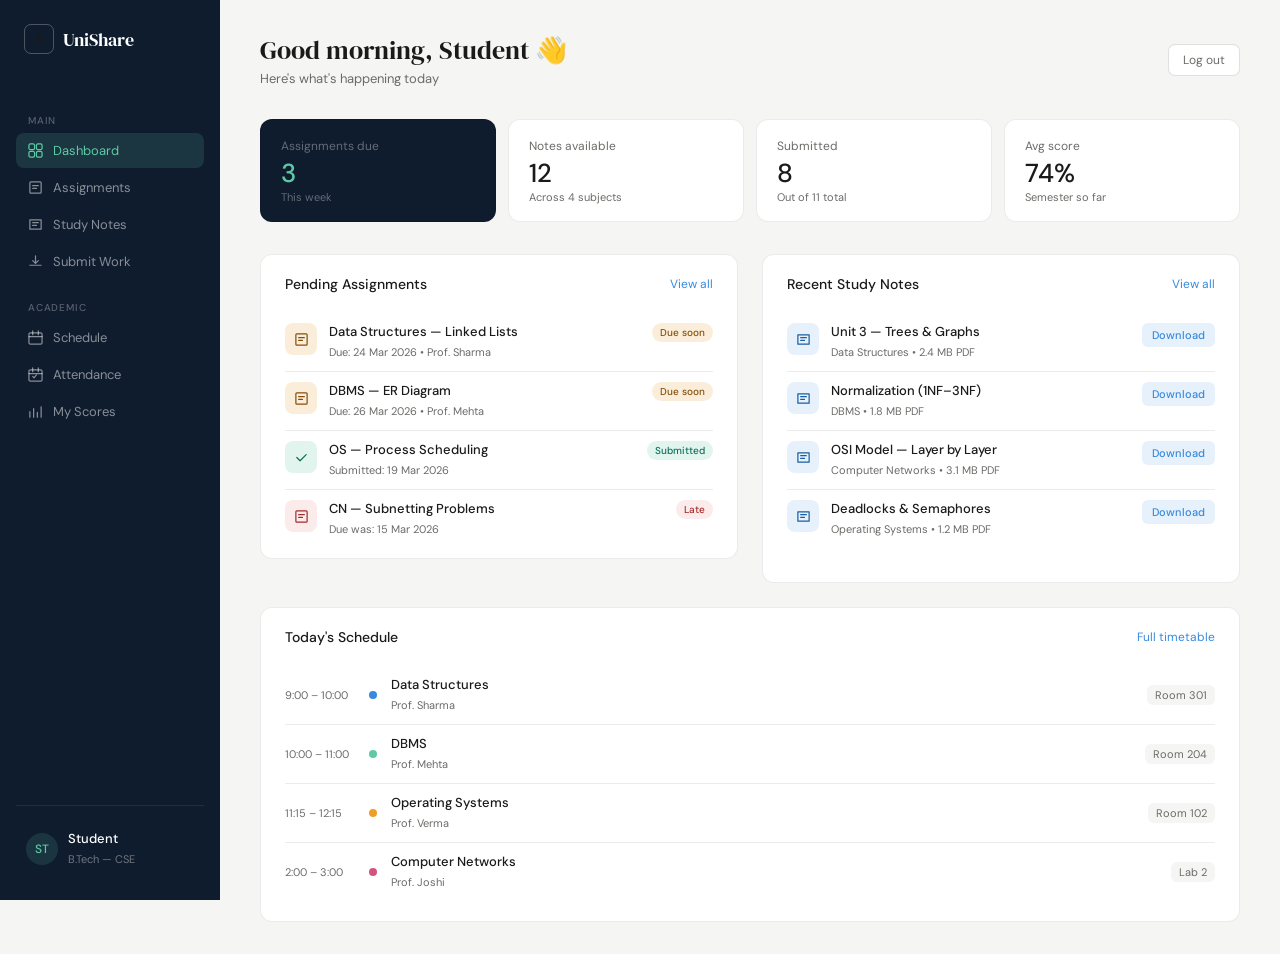
==== commit 2c30eec6: "." ====
--- a/student-dashboard.html
+++ b/student-dashboard.html
@@ -1,1003 +1,1039 @@
 <!DOCTYPE html>
 <html lang="en">
 <head>
-  <meta charset="UTF-8" />
-  <meta name="viewport" content="width=device-width, initial-scale=1.0"/>
-  <title>UniShare — Student Dashboard</title>
-  <link rel="preconnect" href="https://fonts.googleapis.com">
-  <link rel="preconnect" href="https://fonts.gstatic.com" crossorigin>
-  <link href="https://fonts.googleapis.com/css2?family=DM+Serif+Display:ital@0;1&family=DM+Sans:wght@300;400;500&display=swap" rel="stylesheet">
+  <!-- ALL your existing head content -->
+
   <style>
-    *, *::before, *::after { box-sizing: border-box; margin: 0; padding: 0; }
-
-    html, body {
-      font-family: 'DM Sans', sans-serif;
-      background: #f4f6f8;
-      color: #1a1a1a;
-      min-height: 100%;
-    }
-
-    /* ── NAVBAR ── */
-    .navbar {
-      background: #0f1c2e;
-      padding: 0 2rem;
-      height: 52px;
-      display: flex;
-      align-items: center;
-      justify-content: space-between;
-      position: sticky;
-      top: 0;
-      z-index: 100;
-    }
-
-    .nav-brand {
-      display: flex; align-items: center; gap: 8px;
-    }
-
-    .nav-brand-mark {
-      width: 28px; height: 28px;
-      border: 1.5px solid rgba(255,255,255,0.25);
-      border-radius: 7px;
-      display: flex; align-items: center; justify-content: center;
-    }
-
-    .nav-brand-name {
-      font-family: 'DM Serif Display', serif;
-      font-size: 18px;
-      color: #fff;
-    }
-
-    .nav-right {
-      display: flex; align-items: center; gap: 12px;
-    }
-
-    .nav-user {
-      display: flex; align-items: center; gap: 8px;
-    }
-
-    .nav-avatar {
-      width: 30px; height: 30px;
-      border-radius: 50%;
-      background: rgba(93,202,165,0.25);
-      display: flex; align-items: center; justify-content: center;
-      font-size: 11px; font-weight: 500; color: #5DCAA5;
-    }
-
-    .nav-name {
-      font-size: 13px; color: rgba(255,255,255,0.8);
-    }
-
-    .nav-logout {
-      font-size: 12px;
-      color: rgba(255,255,255,0.5);
-      background: rgba(255,255,255,0.07);
-      border: 0.5px solid rgba(255,255,255,0.12);
-      border-radius: 6px;
-      padding: 5px 12px;
-      cursor: pointer;
-      font-family: 'DM Sans', sans-serif;
-      transition: background 0.15s;
-      text-decoration: none;
-    }
-
-    .nav-logout:hover { background: rgba(255,255,255,0.13); color: #fff; }
-
-    /* ── TAB BAR ── */
-    .tabbar {
-      background: #fff;
-      border-bottom: 1px solid rgba(0,0,0,0.08);
-      padding: 0 2rem;
-      display: flex;
-      gap: 0;
-      overflow-x: auto;
-    }
-
-    .tab {
-      padding: 13px 18px;
-      font-size: 13px;
-      font-weight: 400;
-      color: #6b6b68;
-      cursor: pointer;
-      border-bottom: 2px solid transparent;
-      white-space: nowrap;
-      transition: all 0.15s;
-      display: flex;
-      align-items: center;
-      gap: 7px;
-      background: none;
-      border-left: none;
-      border-right: none;
-      border-top: none;
-      font-family: 'DM Sans', sans-serif;
-    }
-
-    .tab:hover { color: #1a1a1a; }
-
-    .tab.active {
-      color: #0f1c2e;
-      font-weight: 500;
-      border-bottom: 2px solid #0f1c2e;
-    }
-
-    .tab svg { width: 14px; height: 14px; }
-
-    /* ── MAIN CONTENT ── */
-    .main {
-      max-width: 1000px;
-      margin: 0 auto;
-      padding: 2rem 1.5rem;
-    }
-
-    /* ── WELCOME BAR ── */
-    .welcome-bar {
-      background: #0f1c2e;
-      border-radius: 12px;
-      padding: 1.25rem 1.5rem;
-      display: flex;
-      align-items: center;
-      justify-content: space-between;
-      margin-bottom: 1.5rem;
-    }
-
-    .welcome-bar h2 {
-      font-family: 'DM Serif Display', serif;
-      font-size: 20px;
-      font-weight: 400;
-      color: #fff;
-      margin-bottom: 3px;
-    }
-
-    .welcome-bar p {
-      font-size: 12px;
-      color: rgba(255,255,255,0.45);
-    }
-
-    .welcome-bar-right {
-      display: flex; gap: 10px;
-    }
-
-    .mini-stat {
-      background: rgba(255,255,255,0.07);
-      border: 0.5px solid rgba(255,255,255,0.1);
-      border-radius: 8px;
-      padding: 8px 14px;
-      text-align: center;
-    }
-
-    .mini-stat-num {
-      font-size: 18px;
-      font-weight: 500;
-      color: #5DCAA5;
-      line-height: 1;
-    }
-
-    .mini-stat-label {
-      font-size: 10px;
-      color: rgba(255,255,255,0.4);
-      margin-top: 2px;
-    }
-
-    /* ── SECTION PAGES ── */
-    .section { display: none; }
-    .section.active { display: block; }
-
-    /* ── CARDS ── */
-    .card {
-      background: #fff;
-      border: 1px solid rgba(0,0,0,0.07);
-      border-radius: 12px;
-      padding: 1.25rem 1.5rem;
-      margin-bottom: 1.25rem;
-    }
-
-    .card-header {
-      display: flex;
-      align-items: center;
-      justify-content: space-between;
-      margin-bottom: 1.1rem;
-      padding-bottom: 10px;
-      border-bottom: 1px solid rgba(0,0,0,0.06);
-    }
-
-    .card-title {
-      font-size: 14px;
-      font-weight: 500;
-      color: #1a1a1a;
-      display: flex;
-      align-items: center;
-      gap: 8px;
-    }
-
-    .card-title-dot {
-      width: 6px; height: 6px;
-      border-radius: 50%;
-      background: #0f1c2e;
-    }
-
-    .card-action {
-      font-size: 12px;
-      color: #378ADD;
-      cursor: pointer;
-      text-decoration: none;
-      background: #e6f1fb;
-      padding: 4px 10px;
-      border-radius: 6px;
-    }
-
-    .two-col {
-      display: grid;
-      grid-template-columns: 1fr 1fr;
-      gap: 1.25rem;
-      margin-bottom: 1.25rem;
-    }
-
-    /* ── ASSIGNMENT ROWS ── */
-    .assignment-row {
-      display: flex;
-      align-items: center;
-      gap: 12px;
-      padding: 10px 0;
-      border-bottom: 1px solid rgba(0,0,0,0.05);
-    }
-
-    .assignment-row:last-child { border-bottom: none; padding-bottom: 0; }
-
-    .asgn-num {
-      width: 26px; height: 26px;
-      border-radius: 6px;
-      background: #f4f6f8;
-      display: flex; align-items: center; justify-content: center;
-      font-size: 11px;
-      font-weight: 500;
-      color: #6b6b68;
-      flex-shrink: 0;
-    }
-
-    .asgn-info { flex: 1; }
-    .asgn-title { font-size: 13px; font-weight: 500; color: #1a1a1a; }
-    .asgn-meta  { font-size: 11px; color: #6b6b68; margin-top: 1px; }
-
-    .badge {
-      font-size: 10px; font-weight: 500;
-      padding: 3px 9px; border-radius: 20px;
-      white-space: nowrap;
-    }
-
-    .badge.due      { background: #fef3c7; color: #92400e; }
-    .badge.done     { background: #d1fae5; color: #065f46; }
-    .badge.late     { background: #fee2e2; color: #991b1b; }
-    .badge.new      { background: #dbeafe; color: #1e40af; }
-
-    /* ── TIMETABLE ── */
-    .timetable {
-      width: 100%;
-      border-collapse: collapse;
-      font-size: 12px;
-    }
-
-    .timetable th {
-      background: #f4f6f8;
-      padding: 9px 12px;
-      text-align: left;
-      font-size: 11px;
-      font-weight: 500;
-      color: #6b6b68;
-      letter-spacing: 0.03em;
-      border-bottom: 1px solid rgba(0,0,0,0.07);
-    }
-
-    .timetable td {
-      padding: 10px 12px;
-      border-bottom: 1px solid rgba(0,0,0,0.05);
-      color: #1a1a1a;
-      vertical-align: middle;
-    }
-
-    .timetable tr:last-child td { border-bottom: none; }
-    .timetable tr:hover td { background: #fafafa; }
-
-    .subject-pill {
-      display: inline-flex; align-items: center; gap: 5px;
-      padding: 4px 10px;
-      border-radius: 6px;
-      font-size: 12px;
-      font-weight: 500;
-    }
-
-    .subject-pill.blue   { background: #dbeafe; color: #1e40af; }
-    .subject-pill.green  { background: #d1fae5; color: #065f46; }
-    .subject-pill.yellow { background: #fef3c7; color: #92400e; }
-    .subject-pill.purple { background: #ede9fe; color: #5b21b6; }
-    .subject-pill.pink   { background: #fce7f3; color: #9d174d; }
-
-    .time-chip {
-      background: #f4f6f8;
-      border-radius: 5px;
-      padding: 3px 8px;
-      font-size: 11px;
-      color: #6b6b68;
-      white-space: nowrap;
-    }
-
-    .room-chip {
-      font-size: 11px;
-      color: #9a9a96;
-    }
-
-    /* ── NOTES LIST ── */
-    .note-row {
-      display: flex; align-items: center; gap: 12px;
-      padding: 10px 0;
-      border-bottom: 1px solid rgba(0,0,0,0.05);
-    }
-
-    .note-row:last-child { border-bottom: none; padding-bottom: 0; }
-
-    .note-icon-box {
-      width: 34px; height: 34px;
-      background: #dbeafe;
-      border-radius: 8px;
-      display: flex; align-items: center; justify-content: center;
-      flex-shrink: 0;
-    }
-
-    .note-info { flex: 1; }
-    .note-title { font-size: 13px; font-weight: 500; color: #1a1a1a; }
-    .note-meta  { font-size: 11px; color: #6b6b68; margin-top: 1px; }
-
-    .dl-btn {
-      background: #dbeafe;
-      color: #1e40af;
-      border: none;
-      border-radius: 6px;
-      padding: 6px 12px;
-      font-size: 11px;
-      font-weight: 500;
-      cursor: pointer;
-      font-family: 'DM Sans', sans-serif;
-      transition: background 0.15s;
-      display: flex; align-items: center; gap: 4px;
-    }
-
-    .dl-btn:hover { background: #bfdbfe; }
-
-    /* ── SUBMIT FORM ── */
-    .form-label {
-      font-size: 11px;
-      font-weight: 500;
-      color: #6b6b68;
-      letter-spacing: 0.04em;
-      text-transform: uppercase;
-      margin-bottom: 6px;
-      display: block;
-    }
-
-    .form-select, .form-input {
-      width: 100%;
-      height: 40px;
-      border: 1px solid rgba(0,0,0,0.1);
-      border-radius: 8px;
-      padding: 0 12px;
-      font-family: 'DM Sans', sans-serif;
-      font-size: 13px;
-      color: #1a1a1a;
-      background: #fff;
-      outline: none;
-      margin-bottom: 14px;
-      transition: border-color 0.15s;
-    }
-
-    .form-select:focus, .form-input:focus {
-      border-color: rgba(0,0,0,0.25);
-      box-shadow: 0 0 0 3px rgba(55,138,221,0.08);
-    }
-
-    .upload-box {
-      border: 1.5px dashed rgba(0,0,0,0.13);
-      border-radius: 10px;
-      padding: 2rem;
-      text-align: center;
-      cursor: pointer;
-      margin-bottom: 14px;
-      transition: border-color 0.15s, background 0.15s;
-    }
-
-    .upload-box:hover { border-color: #378ADD; background: #f0f7ff; }
-
-    .upload-box p    { font-size: 13px; color: #6b6b68; margin-top: 8px; }
-    .upload-box span { font-size: 11px; color: #9a9a96; }
-
-    .upload-icon-box {
-      width: 40px; height: 40px;
-      background: #dbeafe;
-      border-radius: 10px;
-      display: flex; align-items: center; justify-content: center;
-      margin: 0 auto 6px;
-    }
-
-    .form-submit {
-      width: 100%;
-      height: 42px;
-      background: #0f1c2e;
-      color: #fff;
-      border: none;
-      border-radius: 8px;
-      font-family: 'DM Sans', sans-serif;
-      font-size: 13px;
-      font-weight: 500;
-      cursor: pointer;
-      transition: opacity 0.15s;
-    }
-
-    .form-submit:hover { opacity: 0.85; }
-
-    /* ── SCORES ── */
-    .score-row {
-      display: flex; align-items: center; gap: 14px;
-      padding: 10px 0;
-      border-bottom: 1px solid rgba(0,0,0,0.05);
-    }
-
-    .score-row:last-child { border-bottom: none; }
-
-    .score-subject {
-      font-size: 13px; color: #1a1a1a;
-      min-width: 160px;
-    }
-
-    .score-bar-track {
-      flex: 1;
-      height: 7px;
-      background: #f0f0ee;
-      border-radius: 20px;
-      overflow: hidden;
-    }
-
-    .score-bar-fill {
-      height: 100%;
-      border-radius: 20px;
-      transition: width 0.4s ease;
-    }
-
-    .score-pct {
-      font-size: 13px;
-      font-weight: 500;
-      color: #1a1a1a;
-      min-width: 36px;
-      text-align: right;
-    }
-
-    /* ── TODAY SCHEDULE (dashboard) ── */
-    .today-row {
-      display: flex; align-items: center; gap: 14px;
-      padding: 10px 0;
-      border-bottom: 1px solid rgba(0,0,0,0.05);
-    }
-
-    .today-row:last-child { border-bottom: none; }
-
-    .today-time {
-      font-size: 11px; color: #6b6b68;
-      min-width: 80px;
-    }
-
-    .today-dot {
-      width: 8px; height: 8px;
-      border-radius: 50%; flex-shrink: 0;
-    }
-
-    .today-info p    { font-size: 13px; font-weight: 500; color: #1a1a1a; }
-    .today-info span { font-size: 11px; color: #6b6b68; }
-
-    .today-room {
-      margin-left: auto;
-      font-size: 11px; color: #6b6b68;
-      background: #f4f6f8;
-      padding: 3px 8px; border-radius: 5px;
-    }
-
-    @media (max-width: 680px) {
-      .two-col { grid-template-columns: 1fr; }
-      .welcome-bar-right { display: none; }
-      .score-subject { min-width: 100px; font-size: 12px; }
-      .timetable th, .timetable td { padding: 8px; }
-    }
+   :root {
+  --accent: #5DCAA5;
+  --accent-soft: rgba(93, 202, 165, 0.15);
+  --sidebar-bg: #0f1c2e;
+  --bg: #f5f5f3;
+  --card-bg: #fff;
+  --text-main: #1a1a1a;
+  --text-muted: #6b6b68;
+  --border: rgba(0, 0, 0, 0.08);
+}
+
+*, *::before, *::after {
+  box-sizing: border-box;
+  margin: 0;
+  padding: 0;
+}
+
+html, body {
+  height: 100%;
+  font-family: 'DM Sans', sans-serif;
+  background: var(--bg);
+  color: var(--text-main);
+}
+
+.app {
+  display: flex;
+  min-height: 100vh;
+}
+
+/* ── SIDEBAR ── */
+.sidebar {
+  width: 220px;
+  background: var(--sidebar-bg);
+  display: flex;
+  flex-direction: column;
+  padding: 1.5rem 1rem;
+  position: fixed;
+  top: 0; left: 0; bottom: 0;
+  z-index: 100;
+}
+
+.brand {
+  display: flex;
+  align-items: center;
+  gap: 9px;
+  margin-bottom: 2.5rem;
+  padding: 0 0.5rem;
+}
+
+.brand-mark {
+  width: 30px; height: 30px;
+  border: 1.5px solid rgba(255,255,255,0.25);
+  border-radius: 7px;
+  display: flex; align-items: center; justify-content: center;
+}
+
+.brand-mark svg { stroke: var(--accent); }
+
+.brand-name {
+  font-family: 'DM Serif Display', serif;
+  font-size: 18px;
+  color: #fff;
+}
+
+.nav-label {
+  font-size: 10px;
+  font-weight: 500;
+  letter-spacing: 0.08em;
+  text-transform: uppercase;
+  color: rgba(255,255,255,0.3);
+  padding: 0 0.75rem;
+  margin: 1.25rem 0 6px;
+}
+
+.nav-item {
+  display: flex;
+  align-items: center;
+  gap: 10px;
+  padding: 9px 12px;
+  border-radius: 8px;
+  cursor: pointer;
+  color: rgba(255,255,255,0.5);
+  font-size: 13px;
+  transition: all 0.15s;
+  background: none;
+  border: none;
+  width: 100%;
+  text-align: left;
+  margin-bottom: 2px;
+  font-family: 'DM Sans', sans-serif;
+}
+
+.nav-item:hover {
+  background: rgba(255,255,255,0.07);
+  color: rgba(255,255,255,0.85);
+}
+
+.nav-item.active {
+  background: var(--accent-soft);
+  color: var(--accent);
+}
+
+.nav-item svg {
+  width: 15px; height: 15px;
+  flex-shrink: 0;
+}
+
+.sidebar-bottom {
+  margin-top: auto;
+  border-top: 0.5px solid rgba(255,255,255,0.08);
+  padding-top: 1rem;
+}
+
+.user-card {
+  display: flex;
+  align-items: center;
+  gap: 10px;
+  padding: 8px 10px;
+  border-radius: 8px;
+  cursor: pointer;
+  transition: background 0.2s;
+}
+
+.user-card:hover { background: rgba(255,255,255,0.05); }
+
+.avatar {
+  width: 32px; height: 32px;
+  border-radius: 50%;
+  background: var(--accent-soft);
+  display: flex; align-items: center; justify-content: center;
+  font-size: 12px; font-weight: 500;
+  color: var(--accent);
+  flex-shrink: 0;
+}
+
+.user-info p { font-size: 13px; color: #fff; font-weight: 500; }
+.user-info span { font-size: 11px; color: rgba(255,255,255,0.4); }
+
+/* ── MAIN ── */
+.main {
+  margin-left: 220px;
+  flex: 1;
+  padding: 2rem 2.5rem;
+  max-width: calc(100vw - 220px);
+}
+
+.topbar {
+  display: flex;
+  align-items: center;
+  justify-content: space-between;
+  margin-bottom: 2rem;
+}
+
+.topbar h1 {
+  font-family: 'DM Serif Display', serif;
+  font-size: 26px;
+  font-weight: 400;
+}
+
+.topbar p { font-size: 13px; color: var(--text-muted); margin-top: 2px; }
+
+.logout-btn {
+  font-size: 12px;
+  color: var(--text-muted);
+  background: #fff;
+  border: 0.5px solid rgba(0,0,0,0.12);
+  border-radius: 7px;
+  padding: 7px 14px;
+  cursor: pointer;
+  font-family: 'DM Sans', sans-serif;
+}
+
+.logout-btn:hover { background: var(--bg); }
+
+/* ── CARDS & GRID ── */
+.stats-grid {
+  display: grid;
+  grid-template-columns: repeat(4,1fr);
+  gap: 12px;
+  margin-bottom: 2rem;
+}
+
+.stat-card {
+  background: var(--card-bg);
+  border: 0.5px solid var(--border);
+  border-radius: 12px;
+  padding: 1.1rem 1.25rem;
+}
+
+.stat-card.highlight { background: var(--sidebar-bg); }
+
+.stat-label { font-size: 12px; color: var(--text-muted); margin-bottom: 6px; }
+.stat-value { font-size: 26px; font-weight: 500; line-height: 1; }
+.stat-sub   { font-size: 11px; color: var(--text-muted); margin-top: 4px; }
+
+.stat-card.highlight .stat-label,
+.stat-card.highlight .stat-sub  { color: rgba(255,255,255,0.35); }
+.stat-card.highlight .stat-value { color: var(--accent); }
+
+.content-grid {
+  display: grid;
+  grid-template-columns: 1fr 1fr;
+  gap: 1.5rem;
+  margin-bottom: 1.5rem;
+}
+
+.card {
+  background: var(--card-bg);
+  border: 0.5px solid var(--border);
+  border-radius: 12px;
+  padding: 1.25rem 1.5rem;
+  margin-bottom: 1.5rem;
+}
+
+.card:last-child { margin-bottom: 0; }
+
+.card-header {
+  display: flex;
+  align-items: center;
+  justify-content: space-between;
+  margin-bottom: 1.25rem;
+}
+
+.card-title { font-size: 14px; font-weight: 500; }
+
+.card-link { font-size: 12px; color: #378ADD; cursor: pointer; }
+.card-link:hover { text-decoration: underline; }
+
+/* ── LIST ── */
+.list-item {
+  display: flex;
+  align-items: flex-start;
+  gap: 12px;
+  padding: 10px 0;
+  border-bottom: 0.5px solid var(--border);
+}
+
+.list-item:last-child { border-bottom: none; padding-bottom: 0; }
+
+.list-icon {
+  width: 32px; height: 32px;
+  border-radius: 8px;
+  display: flex; align-items: center; justify-content: center;
+  flex-shrink: 0;
+}
+
+.icon-due  { background: #faeeda; color: #854f0b; }
+.icon-done { background: #e1f5ee; color: #0f6e56; }
+.icon-late { background: #fcebeb; color: #a32d2d; }
+.icon-new,
+.icon-note { background: #e6f1fb; color: #185fa5; }
+
+.list-info { flex: 1; }
+.list-info p    { font-size: 13px; font-weight: 500; }
+.list-info span { font-size: 11px; color: var(--text-muted); }
+
+.badge {
+  font-size: 10px; font-weight: 500;
+  padding: 3px 8px; border-radius: 20px; white-space: nowrap;
+}
+
+.badge.due     { background: #faeeda; color: #854f0b; }
+.badge.done    { background: #e1f5ee; color: #0f6e56; }
+.badge.late    { background: #fcebeb; color: #a32d2d; }
+.badge.new     { background: #e6f1fb; color: #185fa5; }
+.badge.present { background: #d1fae5; color: #065f46; }
+.badge.absent  { background: #fee2e2; color: #991b1b; }
+.badge.late-att{ background: #fef3c7; color: #92400e; }
+
+.btn-sm {
+  font-size: 11px;
+  color: #378ADD;
+  background: #e6f1fb;
+  border: none; border-radius: 6px;
+  padding: 5px 10px;
+  cursor: pointer; font-weight: 500;
+  font-family: 'DM Sans', sans-serif;
+}
+
+.btn-sm:hover { background: #d0e4f9; }
+
+/* ── SCHEDULE ── */
+.schedule-row {
+  display: flex;
+  align-items: center;
+  gap: 14px;
+  padding: 10px 0;
+  border-bottom: 0.5px solid var(--border);
+}
+
+.schedule-row:last-child { border-bottom: none; }
+
+.schedule-time { font-size: 11px; color: var(--text-muted); min-width: 70px; }
+.schedule-dot  { width: 8px; height: 8px; border-radius: 50%; flex-shrink: 0; }
+.schedule-info p    { font-size: 13px; font-weight: 500; }
+.schedule-info span { font-size: 11px; color: var(--text-muted); }
+
+.schedule-room {
+  margin-left: auto;
+  font-size: 11px; color: var(--text-muted);
+  background: var(--bg);
+  padding: 3px 8px; border-radius: 6px;
+}
+
+/* ── SUBMIT ── */
+.upload-area {
+  border: 1.5px dashed rgba(0,0,0,0.15);
+  border-radius: 10px; padding: 1.5rem;
+  text-align: center; cursor: pointer;
+  transition: border-color 0.15s, background 0.15s;
+  margin-bottom: 1rem;
+}
+
+.upload-area:hover { border-color: #378ADD; background: #f0f7ff; }
+.upload-area p { font-size: 13px; color: var(--text-muted); margin-top: 8px; }
+
+.select-field {
+  width: 100%; height: 38px;
+  border: 0.5px solid rgba(0,0,0,0.12);
+  border-radius: 8px; padding: 0 12px;
+  font-family: 'DM Sans', sans-serif; font-size: 13px;
+  background: #fff; outline: none;
+  margin-bottom: 10px; cursor: pointer;
+}
+
+.submit-btn {
+  width: 100%; height: 40px;
+  background: var(--sidebar-bg); color: #fff;
+  border: none; border-radius: 8px;
+  font-family: 'DM Sans', sans-serif;
+  font-size: 13px; font-weight: 500;
+  cursor: pointer;
+}
+
+.submit-btn:hover { opacity: 0.85; }
+
+/* ── SCORES ── */
+.progress-row {
+  display: flex;
+  align-items: center;
+  gap: 16px;
+  padding: 12px 0;
+  border-bottom: 0.5px solid var(--border);
+}
+
+.progress-row:last-child { border-bottom: none; }
+
+.progress-label { font-size: 13px; font-weight: 500; min-width: 160px; }
+
+.progress-track {
+  flex: 1; background: var(--bg);
+  border-radius: 20px; height: 6px; overflow: hidden;
+}
+
+.progress-fill { height: 100%; border-radius: 20px; }
+
+.progress-value { font-size: 13px; font-weight: 500; min-width: 40px; text-align: right; }
+
+/* ── ATTENDANCE ── */
+.att-summary-grid {
+  display: grid;
+  grid-template-columns: repeat(4,1fr);
+  gap: 12px;
+  margin-bottom: 1.5rem;
+}
+
+.att-sum-card {
+  background: var(--card-bg);
+  border: 0.5px solid var(--border);
+  border-radius: 12px;
+  padding: 1rem 1.25rem;
+  text-align: center;
+}
+
+.att-sum-num   { font-size: 26px; font-weight: 500; line-height: 1; margin-bottom: 4px; }
+.att-sum-label { font-size: 11px; color: var(--text-muted); }
+
+.att-progress-row {
+  display: flex;
+  align-items: center;
+  gap: 16px;
+  padding: 12px 0;
+  border-bottom: 0.5px solid var(--border);
+}
+
+.att-progress-row:last-child { border-bottom: none; }
+
+.att-progress-label { font-size: 13px; font-weight: 500; min-width: 160px; }
+
+.att-progress-track {
+  flex: 1; background: var(--bg);
+  border-radius: 20px; height: 6px; overflow: hidden;
+}
+
+.att-progress-fill { height: 100%; border-radius: 20px; }
+
+.att-count { font-size: 12px; color: var(--text-muted); min-width: 40px; text-align: center; }
+
+.att-pct {
+  font-size: 11px; font-weight: 500;
+  padding: 3px 8px; border-radius: 6px;
+  min-width: 42px; text-align: center;
+  display: inline-block;
+}
+
+.att-pct.good { background: #d1fae5; color: #065f46; }
+.att-pct.ok   { background: #fef3c7; color: #92400e; }
+.att-pct.low  { background: #fee2e2; color: #991b1b; }
+
+.att-table {
+  width: 100%; border-collapse: collapse; font-size: 13px;
+}
+
+.att-table th {
+  background: #f5f5f3;
+  padding: 9px 12px;
+  text-align: left;
+  font-size: 11px; font-weight: 500;
+  color: var(--text-muted);
+  letter-spacing: 0.03em;
+  border-bottom: 1px solid var(--border);
+}
+
+.att-table td {
+  padding: 10px 12px;
+  border-bottom: 1px solid rgba(0,0,0,0.04);
+  vertical-align: middle;
+}
+
+.att-table tr:last-child td { border-bottom: none; }
+.att-table tr:hover td { background: #fafaf9; }
+
+/* ── MODAL ── */
+.modal-overlay {
+  position: fixed; inset: 0;
+  background: rgba(0,0,0,0.4);
+  display: flex; align-items: center; justify-content: center;
+  z-index: 200;
+  opacity: 0; visibility: hidden;
+  transition: all 0.2s;
+}
+
+.modal-overlay.open { opacity: 1; visibility: visible; }
+
+.modal {
+  background: #fff; border-radius: 12px;
+  padding: 2rem; width: 100%; max-width: 400px;
+  box-shadow: 0 10px 40px rgba(0,0,0,0.1);
+  transform: translateY(10px); transition: transform 0.2s;
+}
+
+.modal-overlay.open .modal { transform: translateY(0); }
+
+.modal h2 {
+  font-family: 'DM Serif Display', serif;
+  font-size: 20px; margin-bottom: 1.5rem;
+}
+
+.form-group { margin-bottom: 1rem; }
+
+.form-label {
+  display: block; font-size: 12px; font-weight: 500;
+  color: var(--text-muted); margin-bottom: 6px;
+}
+
+.form-input {
+  width: 100%; height: 40px;
+  border: 1px solid #ddd; border-radius: 8px;
+  padding: 0 12px; font-size: 13px;
+  font-family: 'DM Sans', sans-serif;
+}
+
+.color-options { display: flex; gap: 10px; margin-top: 5px; }
+
+.color-opt {
+  width: 28px; height: 28px; border-radius: 50%;
+  cursor: pointer; border: 2px solid transparent;
+  transition: transform 0.15s;
+}
+
+.color-opt:hover { transform: scale(1.1); }
+.color-opt.active { border-color: var(--text-main); }
+
+.btn-save {
+  width: 100%; height: 40px;
+  background: var(--accent); color: #fff;
+  border: none; border-radius: 8px;
+  font-weight: 500; cursor: pointer;
+  font-family: 'DM Sans', sans-serif;
+  margin-top: 1rem;
+}
+
+.btn-cancel {
+  background: transparent; color: var(--text-muted);
+  border: none; cursor: pointer;
+  font-size: 12px; margin-top: 0.5rem;
+  display: block; width: 100%; text-align: center;
+  font-family: 'DM Sans', sans-serif;
+}
+
+/* ── RESPONSIVE ── */
+@media (max-width: 900px) {
+  .stats-grid    { grid-template-columns: 1fr 1fr; }
+  .content-grid  { grid-template-columns: 1fr; }
+  .att-summary-grid { grid-template-columns: 1fr 1fr; }
+}
+
+@media (max-width: 640px) {
+  .sidebar { display: none; }
+  .main    { margin-left: 0; max-width: 100vw; padding: 1.25rem; }
+  .stats-grid { grid-template-columns: 1fr 1fr; }
+  .att-summary-grid { grid-template-columns: 1fr 1fr; }
+  .progress-label, .att-progress-label { min-width: 100px; font-size: 12px; }
+}
   </style>
 </head>
+
 <body>
 
-  <!-- NAVBAR -->
-  <nav class="navbar">
-    <div class="nav-brand">
-      <div class="nav-brand-mark">
-        <svg width="14" height="14" viewBox="0 0 18 18" fill="none">
-          <path d="M3 14L9 4L15 14" stroke="white" stroke-width="1.5" stroke-linecap="round" stroke-linejoin="round"/>
-          <path d="M5.5 10H12.5" stroke="white" stroke-width="1.5" stroke-linecap="round"/>
+ <!DOCTYPE html>
+<html lang="en">
+<head>
+<meta charset="UTF-8"/>
+<meta name="viewport" content="width=device-width, initial-scale=1.0"/>
+<title>UniShare — Student Dashboard</title>
+<link rel="preconnect" href="https://fonts.googleapis.com">
+<link rel="preconnect" href="https://fonts.gstatic.com" crossorigin>
+<link href="https://fonts.googleapis.com/css2?family=DM+Serif+Display:ital@0;1&family=DM+Sans:wght@300;400;500&display=swap" rel="stylesheet">
+
+</head>
+<body>
+<div class="app">
+
+  <aside class="sidebar">
+    <div class="brand">
+      <div class="brand-mark">
+        <svg width="16" height="16" viewBox="0 0 18 18" fill="none">
+          <path d="M3 14L9 4L15 14" stroke="currentColor" stroke-width="1.5" stroke-linecap="round" stroke-linejoin="round"/>
+          <path d="M5.5 10H12.5" stroke="currentColor" stroke-width="1.5" stroke-linecap="round"/>
         </svg>
       </div>
-      <span class="nav-brand-name">UniShare</span>
+      <span class="brand-name">UniShare</span>
     </div>
-    <div class="nav-right">
-      <div class="nav-user">
-        <div class="nav-avatar" id="nav-avatar">RS</div>
-        <span class="nav-name" id="nav-name">Rahul Singh</span>
-      </div>
-      <a class="nav-logout" href="login.html" onclick="localStorage.clear()">Logout</a>
-    </div>
-  </nav>
-
-  <!-- TAB BAR -->
-  <div class="tabbar">
-    <button class="tab active" onclick="showTab('dashboard', this)">
+
+    <div class="nav-label">Main</div>
+    <button class="nav-item active" data-section="dashboard">
       <svg viewBox="0 0 16 16" fill="none"><rect x="1" y="1" width="6" height="6" rx="1.5" stroke="currentColor" stroke-width="1.3"/><rect x="9" y="1" width="6" height="6" rx="1.5" stroke="currentColor" stroke-width="1.3"/><rect x="1" y="9" width="6" height="6" rx="1.5" stroke="currentColor" stroke-width="1.3"/><rect x="9" y="9" width="6" height="6" rx="1.5" stroke="currentColor" stroke-width="1.3"/></svg>
       Dashboard
     </button>
-    <button class="tab" onclick="showTab('assignments', this)">
+    <button class="nav-item" data-section="assignments">
       <svg viewBox="0 0 16 16" fill="none"><path d="M3 2h10a1 1 0 011 1v10a1 1 0 01-1 1H3a1 1 0 01-1-1V3a1 1 0 011-1z" stroke="currentColor" stroke-width="1.3"/><path d="M5 6h6M5 9h4" stroke="currentColor" stroke-width="1.3" stroke-linecap="round"/></svg>
       Assignments
     </button>
-    <button class="tab" onclick="showTab('timetable', this)">
-      <svg viewBox="0 0 16 16" fill="none"><rect x="1" y="3" width="14" height="12" rx="1.5" stroke="currentColor" stroke-width="1.3"/><path d="M5 1v4M11 1v4M1 7h14" stroke="currentColor" stroke-width="1.3" stroke-linecap="round"/></svg>
-      Timetable
-    </button>
-    <button class="tab" onclick="showTab('notes', this)">
+    <button class="nav-item" data-section="notes">
       <svg viewBox="0 0 16 16" fill="none"><path d="M2 3h12v10H2z" stroke="currentColor" stroke-width="1.3" stroke-linejoin="round"/><path d="M5 6h6M5 9h4" stroke="currentColor" stroke-width="1.3" stroke-linecap="round"/></svg>
       Study Notes
     </button>
-    <button class="tab" onclick="showTab('submit', this)">
-      <svg viewBox="0 0 16 16" fill="none"><path d="M8 10V2M5 5l3-3 3 3" stroke="currentColor" stroke-width="1.3" stroke-linecap="round" stroke-linejoin="round"/><path d="M2 12h12" stroke="currentColor" stroke-width="1.3" stroke-linecap="round"/></svg>
+    <button class="nav-item" data-section="submit">
+      <svg viewBox="0 0 16 16" fill="none"><path d="M8 2v8M5 7l3 3 3-3" stroke="currentColor" stroke-width="1.3" stroke-linecap="round" stroke-linejoin="round"/><path d="M2 12h12" stroke="currentColor" stroke-width="1.3" stroke-linecap="round"/></svg>
       Submit Work
     </button>
-    <button class="tab" onclick="showTab('scores', this)">
+
+    <div class="nav-label">Academic</div>
+    <button class="nav-item" data-section="schedule">
+      <svg viewBox="0 0 16 16" fill="none"><rect x="1" y="3" width="14" height="12" rx="1.5" stroke="currentColor" stroke-width="1.3"/><path d="M5 1v4M11 1v4M1 7h14" stroke="currentColor" stroke-width="1.3" stroke-linecap="round"/></svg>
+      Schedule
+    </button>
+    <button class="nav-item" data-section="attendance">
+      <svg viewBox="0 0 16 16" fill="none"><rect x="1" y="3" width="14" height="12" rx="1.5" stroke="currentColor" stroke-width="1.3"/><path d="M5 1v4M11 1v4M1 7h14" stroke="currentColor" stroke-width="1.3" stroke-linecap="round"/><path d="M5 10l1.5 1.5L9 8.5" stroke="currentColor" stroke-width="1.3" stroke-linecap="round" stroke-linejoin="round"/></svg>
+      Attendance
+    </button>
+    <button class="nav-item" data-section="scores">
       <svg viewBox="0 0 16 16" fill="none"><path d="M2 14V8M6 14V5M10 14V9M14 14V3" stroke="currentColor" stroke-width="1.3" stroke-linecap="round"/></svg>
       My Scores
     </button>
-  </div>
-
-  <div class="main">
-
-    <!-- WELCOME BAR -->
-    <div class="welcome-bar">
-      <div>
-        <h2 id="welcome-name">Good morning, Rahul 👋</h2>
-        <p>B.Tech — Computer Science &nbsp;·&nbsp; Semester 4</p>
-      </div>
-      <div class="welcome-bar-right">
-        <div class="mini-stat">
-          <div class="mini-stat-num">3</div>
-          <div class="mini-stat-label">Due soon</div>
-        </div>
-        <div class="mini-stat">
-          <div class="mini-stat-num">12</div>
-          <div class="mini-stat-label">Notes</div>
-        </div>
-        <div class="mini-stat">
-          <div class="mini-stat-num">74%</div>
-          <div class="mini-stat-label">Avg score</div>
+
+    <div class="sidebar-bottom">
+      <div class="user-card" onclick="openSettings()">
+        <div class="avatar" id="avatar-display">RS</div>
+        <div class="user-info">
+          <p id="user-display-name">Rahul Singh</p>
+          <span id="user-display-program">B.Tech — CSE</span>
         </div>
       </div>
     </div>
-
-    <!-- ═══════════════════════════════════
-         DASHBOARD TAB
-    ═══════════════════════════════════ -->
-    <div class="section active" id="tab-dashboard">
-      <div class="two-col">
-
-        <!-- Pending Assignments -->
+  </aside>
+
+  <main class="main">
+    <div class="topbar">
+      <div>
+        <h1 id="page-title"></h1>
+        <p id="page-sub"></p>
+      </div>
+      <button class="logout-btn" onclick="logout()">Log out</button>
+    </div>
+    <div id="dynamic-content"></div>
+  </main>
+</div>
+
+<!-- SETTINGS MODAL -->
+<div class="modal-overlay" id="settings-modal">
+  <div class="modal">
+    <h2>Settings</h2>
+    <div class="form-group">
+      <label class="form-label">Full Name</label>
+      <input type="text" class="form-input" id="input-name" placeholder="Your name">
+    </div>
+    <div class="form-group">
+      <label class="form-label">Program</label>
+      <input type="text" class="form-input" id="input-program" placeholder="e.g., B.Tech CSE">
+    </div>
+    <div class="form-group">
+      <label class="form-label">Accent Color</label>
+      <div class="color-options" id="color-options">
+        <div class="color-opt active" data-color="#5DCAA5" style="background:#5DCAA5"></div>
+        <div class="color-opt" data-color="#378ADD" style="background:#378ADD"></div>
+        <div class="color-opt" data-color="#D4537E" style="background:#D4537E"></div>
+        <div class="color-opt" data-color="#EF9F27" style="background:#EF9F27"></div>
+      </div>
+    </div>
+    <button class="btn-save" onclick="saveSettings()">Save Changes</button>
+    <button class="btn-cancel" onclick="closeSettings()">Cancel</button>
+  </div>
+</div>
+</body>
+</html>
+
+  <script>
+    const state = {
+  user: { name: '', program: 'B.Tech — CSE', accent: '#5DCAA5' },
+  stats: [
+    { label: 'Assignments due', value: 3,    sub: 'This week',        highlight: true },
+    { label: 'Notes available', value: 12,   sub: 'Across 4 subjects' },
+    { label: 'Submitted',       value: 8,    sub: 'Out of 11 total'   },
+    { label: 'Avg score',       value: '74%',sub: 'Semester so far'   }
+  ],
+  assignments: [
+    { title: 'Data Structures — Linked Lists', meta: 'Due: 24 Mar 2026 • Prof. Sharma', status: 'due'  },
+    { title: 'DBMS — ER Diagram',              meta: 'Due: 26 Mar 2026 • Prof. Mehta',  status: 'due'  },
+    { title: 'OS — Process Scheduling',        meta: 'Submitted: 19 Mar 2026',          status: 'done' },
+    { title: 'CN — Subnetting Problems',       meta: 'Due was: 15 Mar 2026',            status: 'late' },
+    { title: 'Maths — Integration',            meta: 'Due: 30 Mar 2026',                status: 'new'  }
+  ],
+  notes: [
+    { title: 'Unit 3 — Trees & Graphs',    subject: 'Data Structures',   size: '2.4 MB' },
+    { title: 'Normalization (1NF–3NF)',     subject: 'DBMS',              size: '1.8 MB' },
+    { title: 'OSI Model — Layer by Layer', subject: 'Computer Networks',  size: '3.1 MB' },
+    { title: 'Deadlocks & Semaphores',     subject: 'Operating Systems',  size: '1.2 MB' }
+  ],
+  schedule: [
+    { time: '9:00 – 10:00',   subject: 'Data Structures',  prof: 'Prof. Sharma', room: 'Room 301', color: '#378ADD' },
+    { time: '10:00 – 11:00',  subject: 'DBMS',             prof: 'Prof. Mehta',  room: 'Room 204', color: '#5DCAA5' },
+    { time: '11:15 – 12:15',  subject: 'Operating Systems',prof: 'Prof. Verma',  room: 'Room 102', color: '#EF9F27' },
+    { time: '2:00 – 3:00',    subject: 'Computer Networks', prof: 'Prof. Joshi',  room: 'Lab 2',    color: '#D4537E' }
+  ],
+  scores: [
+    { sub: 'Data Structures',  score: 82, color: '#378ADD' },
+    { sub: 'DBMS',             score: 76, color: '#5DCAA5' },
+    { sub: 'Operating Systems',score: 68, color: '#EF9F27' },
+    { sub: 'Computer Networks',score: 71, color: '#D4537E' },
+    { sub: 'Mathematics',      score: 79, color: '#7F77DD' }
+  ],
+  attendance: {
+    total: 20, present: 16, absent: 3, late: 1,
+    subjects: [
+      { name: 'Data Structures',  attended: 18, total: 20, color: '#378ADD' },
+      { name: 'DBMS',             attended: 17, total: 20, color: '#5DCAA5' },
+      { name: 'Operating Systems',attended: 15, total: 20, color: '#EF9F27' },
+      { name: 'Computer Networks',attended: 14, total: 20, color: '#D4537E' },
+      { name: 'Mathematics',      attended: 16, total: 20, color: '#7F77DD' }
+    ],
+    records: [
+      { date: '22 Apr 2026', subject: 'Data Structures',  faculty: 'Prof. Sharma', status: 'present' },
+      { date: '22 Apr 2026', subject: 'DBMS',             faculty: 'Prof. Mehta',  status: 'present' },
+      { date: '21 Apr 2026', subject: 'Operating Systems',faculty: 'Prof. Verma',  status: 'late'    },
+      { date: '21 Apr 2026', subject: 'Computer Networks',faculty: 'Prof. Joshi',  status: 'present' },
+      { date: '20 Apr 2026', subject: 'Mathematics',      faculty: 'Prof. Kapoor', status: 'absent'  },
+      { date: '19 Apr 2026', subject: 'Data Structures',  faculty: 'Prof. Sharma', status: 'present' },
+      { date: '18 Apr 2026', subject: 'DBMS',             faculty: 'Prof. Mehta',  status: 'absent'  },
+      { date: '17 Apr 2026', subject: 'Computer Networks',faculty: 'Prof. Joshi',  status: 'present' },
+      { date: '16 Apr 2026', subject: 'Operating Systems',faculty: 'Prof. Verma',  status: 'absent'  }
+    ]
+  }
+};
+
+// ── HELPERS ──
+const statusLabel = { due:'Due soon', done:'Submitted', late:'Late', new:'New' };
+const iconClass   = s => ({ due:'icon-due', done:'icon-done', late:'icon-late', new:'icon-new' }[s]);
+
+const attPctClass = pct => pct >= 80 ? 'good' : pct >= 75 ? 'ok' : 'low';
+
+const attStatusBadge = status => {
+  const map = {
+    present: '<span class="badge present">Present</span>',
+    absent:  '<span class="badge absent">Absent</span>',
+    late:    '<span class="badge late-att">Late</span>'
+  };
+  return map[status] || '';
+};
+
+// ── TEMPLATES ──
+const assignmentRow = a => `
+  <div class="list-item">
+    <div class="list-icon ${iconClass(a.status)}">
+      <svg width="15" height="15" viewBox="0 0 16 16" fill="none">
+        ${a.status === 'done'
+          ? '<path d="M3 8l3.5 3.5L13 5" stroke="currentColor" stroke-width="1.3" stroke-linecap="round" stroke-linejoin="round"/>'
+          : '<path d="M3 2h10a1 1 0 011 1v10a1 1 0 01-1 1H3a1 1 0 01-1-1V3a1 1 0 011-1z" stroke="currentColor" stroke-width="1.3"/><path d="M5 6h6M5 9h4" stroke="currentColor" stroke-width="1.3" stroke-linecap="round"/>'}
+      </svg>
+    </div>
+    <div class="list-info"><p>${a.title}</p><span>${a.meta}</span></div>
+    <span class="badge ${a.status}">${statusLabel[a.status]}</span>
+  </div>`;
+
+const noteRow = n => `
+  <div class="list-item">
+    <div class="list-icon icon-note">
+      <svg width="15" height="15" viewBox="0 0 16 16" fill="none"><path d="M2 3h12v10H2z" stroke="currentColor" stroke-width="1.3" stroke-linejoin="round"/><path d="M5 6h6M5 9h4" stroke="currentColor" stroke-width="1.3" stroke-linecap="round"/></svg>
+    </div>
+    <div class="list-info"><p>${n.title}</p><span>${n.subject} • ${n.size} PDF</span></div>
+    <button class="btn-sm">Download</button>
+  </div>`;
+
+const scheduleRow = s => `
+  <div class="schedule-row">
+    <span class="schedule-time">${s.time}</span>
+    <div class="schedule-dot" style="background:${s.color}"></div>
+    <div class="schedule-info"><p>${s.subject}</p><span>${s.prof}</span></div>
+    <span class="schedule-room">${s.room}</span>
+  </div>`;
+
+const scoreRow = s => `
+  <div class="progress-row">
+    <span class="progress-label">${s.sub}</span>
+    <div class="progress-track">
+      <div class="progress-fill" style="width:${s.score}%;background:${s.color}"></div>
+    </div>
+    <span class="progress-value">${s.score}%</span>
+  </div>`;
+
+const attSubjectRow = s => {
+  const pct = Math.round((s.attended / s.total) * 100);
+  const cls = attPctClass(pct);
+  return `
+    <div class="att-progress-row">
+      <span class="att-progress-label">${s.name}</span>
+      <div class="att-progress-track">
+        <div class="att-progress-fill" style="width:${pct}%;background:${s.color}"></div>
+      </div>
+      <span class="att-count">${s.attended}/${s.total}</span>
+      <span class="att-pct ${cls}">${pct}%</span>
+    </div>`;
+};
+
+const attRecordRow = r => `
+  <tr>
+    <td style="color:var(--text-muted);font-size:12px;">${r.date}</td>
+    <td style="font-weight:500;">${r.subject}</td>
+    <td style="color:var(--text-muted);">${r.faculty}</td>
+    <td>${attStatusBadge(r.status)}</td>
+  </tr>`;
+
+// ── PAGES ──
+const pages = {
+
+  dashboard: () => ({
+    title: `Good morning, ${state.user.name.split(' ')[0] || 'Student'} 👋`,
+    sub: "Here's what's happening today",
+    html: `
+      <div class="stats-grid">
+        ${state.stats.map(s => `
+          <div class="stat-card ${s.highlight ? 'highlight' : ''}">
+            <div class="stat-label">${s.label}</div>
+            <div class="stat-value">${s.value}</div>
+            <div class="stat-sub">${s.sub}</div>
+          </div>`).join('')}
+      </div>
+      <div class="content-grid">
         <div class="card">
           <div class="card-header">
-            <span class="card-title"><div class="card-title-dot"></div>Pending Assignments</span>
-            <a class="card-action" onclick="showTab('assignments', document.querySelectorAll('.tab')[1])">View all</a>
+            <span class="card-title">Pending Assignments</span>
+            <a class="card-link" onclick="nav('assignments')">View all</a>
           </div>
-          <div class="assignment-row">
-            <div class="asgn-num">1</div>
-            <div class="asgn-info">
-              <div class="asgn-title">Data Structures — Linked Lists</div>
-              <div class="asgn-meta">Due: 24 Mar 2026 · Prof. Sharma</div>
-            </div>
-            <span class="badge due">Due soon</span>
+          ${state.assignments.slice(0,4).map(assignmentRow).join('')}
+        </div>
+        <div class="card">
+          <div class="card-header">
+            <span class="card-title">Recent Study Notes</span>
+            <a class="card-link" onclick="nav('notes')">View all</a>
           </div>
-          <div class="assignment-row">
-            <div class="asgn-num">2</div>
-            <div class="asgn-info">
-              <div class="asgn-title">DBMS — ER Diagram</div>
-              <div class="asgn-meta">Due: 26 Mar 2026 · Prof. Mehta</div>
-            </div>
-            <span class="badge due">Due soon</span>
+          ${state.notes.map(noteRow).join('')}
+        </div>
+      </div>
+      <div class="card">
+        <div class="card-header">
+          <span class="card-title">Today's Schedule</span>
+          <a class="card-link" onclick="nav('schedule')">Full timetable</a>
+        </div>
+        ${state.schedule.map(scheduleRow).join('')}
+      </div>`
+  }),
+
+  assignments: () => ({
+    title: 'Assignments',
+    sub: 'Track your pending and submitted work',
+    html: `
+      <div class="card">
+        <div class="card-header"><span class="card-title">All Assignments</span></div>
+        ${state.assignments.map(assignmentRow).join('')}
+      </div>`
+  }),
+
+  notes: () => ({
+    title: 'Study Notes',
+    sub: 'Download materials uploaded by your faculty',
+    html: `
+      <div class="card">
+        <div class="card-header"><span class="card-title">All Study Notes</span></div>
+        ${state.notes.map(noteRow).join('')}
+      </div>`
+  }),
+
+  schedule: () => ({
+    title: 'Timetable',
+    sub: 'Your weekly class schedule',
+    html: `
+      <div class="card">
+        <div class="card-header"><span class="card-title">Weekly Timetable</span></div>
+        ${state.schedule.map(scheduleRow).join('')}
+      </div>`
+  }),
+
+  scores: () => ({
+    title: 'My Scores',
+    sub: 'Performance across all subjects',
+    html: `
+      <div class="card">
+        <div class="card-header">
+          <span class="card-title">My Scores</span>
+          <span style="font-size:12px;color:var(--text-muted)">Semester 4 average: 74%</span>
+        </div>
+        ${state.scores.map(scoreRow).join('')}
+      </div>`
+  }),
+
+  attendance: () => {
+    const att  = state.attendance;
+    const overall = Math.round((att.present / att.total) * 100);
+    const ovCls   = attPctClass(overall);
+    return {
+      title: 'My Attendance',
+      sub: 'Track your class attendance record',
+      html: `
+        <div class="att-summary-grid">
+          <div class="att-sum-card">
+            <div class="att-sum-num" style="color:var(--text-main)">${att.total}</div>
+            <div class="att-sum-label">Total Classes</div>
           </div>
-          <div class="assignment-row">
-            <div class="asgn-num">3</div>
-            <div class="asgn-info">
-              <div class="asgn-title">OS — Process Scheduling</div>
-              <div class="asgn-meta">Submitted: 19 Mar 2026</div>
-            </div>
-            <span class="badge done">Submitted</span>
+          <div class="att-sum-card">
+            <div class="att-sum-num" style="color:#065f46">${att.present}</div>
+            <div class="att-sum-label">Present</div>
           </div>
-          <div class="assignment-row">
-            <div class="asgn-num">4</div>
-            <div class="asgn-info">
-              <div class="asgn-title">CN — Subnetting Problems</div>
-              <div class="asgn-meta">Due was: 15 Mar 2026</div>
-            </div>
-            <span class="badge late">Late</span>
+          <div class="att-sum-card">
+            <div class="att-sum-num" style="color:#991b1b">${att.absent}</div>
+            <div class="att-sum-label">Absent</div>
+          </div>
+          <div class="att-sum-card">
+            <div class="att-sum-num" style="color:#92400e">${att.late}</div>
+            <div class="att-sum-label">Late</div>
           </div>
         </div>
 
-        <!-- Today's Classes -->
         <div class="card">
           <div class="card-header">
-            <span class="card-title"><div class="card-title-dot"></div>Today's Classes</span>
-            <a class="card-action" onclick="showTab('timetable', document.querySelectorAll('.tab')[2])">Full timetable</a>
+            <span class="card-title">Overall Attendance</span>
+            <span style="font-size:12px;color:var(--text-muted)">Semester 4</span>
           </div>
-          <div class="today-row">
-            <span class="today-time">9:00 – 10:00</span>
-            <div class="today-dot" style="background:#378ADD"></div>
-            <div class="today-info"><p>Data Structures</p><span>Prof. Sharma</span></div>
-            <span class="today-room">Room 301</span>
+          <div style="display:flex;align-items:center;gap:14px;margin-bottom:10px;">
+            <span style="font-size:13px;font-weight:500;min-width:160px;">All Subjects</span>
+            <div style="flex:1;height:10px;background:var(--bg);border-radius:20px;overflow:hidden;">
+              <div style="width:${overall}%;height:100%;background:var(--sidebar-bg);border-radius:20px;"></div>
+            </div>
+            <span class="att-pct ${ovCls}">${overall}%</span>
           </div>
-          <div class="today-row">
-            <span class="today-time">10:00 – 11:00</span>
-            <div class="today-dot" style="background:#5DCAA5"></div>
-            <div class="today-info"><p>DBMS</p><span>Prof. Mehta</span></div>
-            <span class="today-room">Room 204</span>
+          <p style="font-size:12px;color:var(--text-muted);padding:10px 12px;background:#fffbeb;border-radius:8px;border:1px solid #fde68a;">
+            ⚠️ Minimum required attendance is <strong>75%</strong>.
+            ${overall >= 75
+              ? 'You are currently <strong style="color:#065f46">above</strong> the threshold.'
+              : 'You are currently <strong style="color:#991b1b">below</strong> the threshold. Please attend more classes.'}
+          </p>
+        </div>
+
+        <div class="card">
+          <div class="card-header">
+            <span class="card-title">Subject-wise Attendance</span>
           </div>
-          <div class="today-row">
-            <span class="today-time">11:15 – 12:15</span>
-            <div class="today-dot" style="background:#f59e0b"></div>
-            <div class="today-info"><p>Operating Systems</p><span>Prof. Verma</span></div>
-            <span class="today-room">Room 102</span>
+          ${att.subjects.map(attSubjectRow).join('')}
+        </div>
+
+        <div class="card">
+          <div class="card-header">
+            <span class="card-title">Attendance Record</span>
+            <span style="font-size:12px;color:var(--text-muted)">${att.records.length} classes</span>
           </div>
-          <div class="today-row">
-            <span class="today-time">2:00 – 3:00</span>
-            <div class="today-dot" style="background:#ec4899"></div>
-            <div class="today-info"><p>Computer Networks</p><span>Prof. Joshi</span></div>
-            <span class="today-room">Lab 2</span>
-          </div>
-        </div>
-      </div>
-
-      <!-- Recent Notes -->
-      <div class="card">
-        <div class="card-header">
-          <span class="card-title"><div class="card-title-dot"></div>Recent Study Notes</span>
-          <a class="card-action" onclick="showTab('notes', document.querySelectorAll('.tab')[3])">View all</a>
-        </div>
-        <div class="two-col" style="margin-bottom:0">
-          <div class="note-row">
-            <div class="note-icon-box"><svg width="15" height="15" viewBox="0 0 16 16" fill="none"><path d="M2 3h12v10H2z" stroke="#1e40af" stroke-width="1.3" stroke-linejoin="round"/><path d="M5 6h6M5 9h4" stroke="#1e40af" stroke-width="1.3" stroke-linecap="round"/></svg></div>
-            <div class="note-info"><div class="note-title">Unit 3 — Trees &amp; Graphs</div><div class="note-meta">Data Structures · 2.4 MB</div></div>
-            <button class="dl-btn">↓ Download</button>
-          </div>
-          <div class="note-row">
-            <div class="note-icon-box"><svg width="15" height="15" viewBox="0 0 16 16" fill="none"><path d="M2 3h12v10H2z" stroke="#1e40af" stroke-width="1.3" stroke-linejoin="round"/><path d="M5 6h6M5 9h4" stroke="#1e40af" stroke-width="1.3" stroke-linecap="round"/></svg></div>
-            <div class="note-info"><div class="note-title">Normalization 1NF–3NF</div><div class="note-meta">DBMS · 1.8 MB</div></div>
-            <button class="dl-btn">↓ Download</button>
-          </div>
-          <div class="note-row">
-            <div class="note-icon-box"><svg width="15" height="15" viewBox="0 0 16 16" fill="none"><path d="M2 3h12v10H2z" stroke="#1e40af" stroke-width="1.3" stroke-linejoin="round"/><path d="M5 6h6M5 9h4" stroke="#1e40af" stroke-width="1.3" stroke-linecap="round"/></svg></div>
-            <div class="note-info"><div class="note-title">OSI Model Layer by Layer</div><div class="note-meta">Computer Networks · 3.1 MB</div></div>
-            <button class="dl-btn">↓ Download</button>
-          </div>
-          <div class="note-row">
-            <div class="note-icon-box"><svg width="15" height="15" viewBox="0 0 16 16" fill="none"><path d="M2 3h12v10H2z" stroke="#1e40af" stroke-width="1.3" stroke-linejoin="round"/><path d="M5 6h6M5 9h4" stroke="#1e40af" stroke-width="1.3" stroke-linecap="round"/></svg></div>
-            <div class="note-info"><div class="note-title">Deadlocks &amp; Semaphores</div><div class="note-meta">Operating Systems · 1.2 MB</div></div>
-            <button class="dl-btn">↓ Download</button>
-          </div>
-        </div>
-      </div>
-    </div>
-
-    <!-- ═══════════════════════════════════
-         ASSIGNMENTS TAB
-    ═══════════════════════════════════ -->
-    <div class="section" id="tab-assignments">
-      <div class="card">
-        <div class="card-header">
-          <span class="card-title"><div class="card-title-dot"></div>All Assignments</span>
-        </div>
-        <div class="assignment-row">
-          <div class="asgn-num">1</div>
-          <div class="asgn-info"><div class="asgn-title">Data Structures — Linked Lists</div><div class="asgn-meta">Due: 24 Mar 2026 · Prof. Sharma</div></div>
-          <span class="badge due">Due soon</span>
-        </div>
-        <div class="assignment-row">
-          <div class="asgn-num">2</div>
-          <div class="asgn-info"><div class="asgn-title">DBMS — ER Diagram</div><div class="asgn-meta">Due: 26 Mar 2026 · Prof. Mehta</div></div>
-          <span class="badge due">Due soon</span>
-        </div>
-        <div class="assignment-row">
-          <div class="asgn-num">3</div>
-          <div class="asgn-info"><div class="asgn-title">OS — Process Scheduling</div><div class="asgn-meta">Submitted: 19 Mar 2026</div></div>
-          <span class="badge done">Submitted</span>
-        </div>
-        <div class="assignment-row">
-          <div class="asgn-num">4</div>
-          <div class="asgn-info"><div class="asgn-title">CN — Subnetting Problems</div><div class="asgn-meta">Due was: 15 Mar 2026</div></div>
-          <span class="badge late">Late</span>
-        </div>
-        <div class="assignment-row">
-          <div class="asgn-num">5</div>
-          <div class="asgn-info"><div class="asgn-title">Maths — Integration Practice Set</div><div class="asgn-meta">Due: 30 Mar 2026 · Prof. Kapoor</div></div>
-          <span class="badge new">New</span>
-        </div>
-        <div class="assignment-row">
-          <div class="asgn-num">6</div>
-          <div class="asgn-info"><div class="asgn-title">DS — Sorting Algorithms</div><div class="asgn-meta">Submitted: 10 Mar 2026</div></div>
-          <span class="badge done">Submitted</span>
-        </div>
-      </div>
-    </div>
-
-    <!-- ═══════════════════════════════════
-         TIMETABLE TAB
-    ═══════════════════════════════════ -->
-    <div class="section" id="tab-timetable">
-      <div class="card">
-        <div class="card-header">
-          <span class="card-title"><div class="card-title-dot"></div>Weekly Timetable</span>
-          <span style="font-size:11px;color:#6b6b68">Semester 4 · B.Tech CSE</span>
-        </div>
-        <table class="timetable">
-          <thead>
-            <tr>
-              <th>Day</th>
-              <th>Time</th>
-              <th>Subject</th>
-              <th>Faculty</th>
-              <th>Room</th>
-              <th>Type</th>
-            </tr>
-          </thead>
-          <tbody>
-            <tr>
-              <td><strong>Monday</strong></td>
-              <td><span class="time-chip">9:00 – 10:00</span></td>
-              <td><span class="subject-pill blue">Data Structures</span></td>
-              <td>Prof. Sharma</td>
-              <td class="room-chip">Room 301</td>
-              <td><span class="badge new">Lecture</span></td>
-            </tr>
-            <tr>
-              <td><strong>Monday</strong></td>
-              <td><span class="time-chip">10:00 – 11:00</span></td>
-              <td><span class="subject-pill green">DBMS</span></td>
-              <td>Prof. Mehta</td>
-              <td class="room-chip">Room 204</td>
-              <td><span class="badge new">Lecture</span></td>
-            </tr>
-            <tr>
-              <td><strong>Tuesday</strong></td>
-              <td><span class="time-chip">9:00 – 10:00</span></td>
-              <td><span class="subject-pill yellow">Operating Systems</span></td>
-              <td>Prof. Verma</td>
-              <td class="room-chip">Room 102</td>
-              <td><span class="badge new">Lecture</span></td>
-            </tr>
-            <tr>
-              <td><strong>Tuesday</strong></td>
-              <td><span class="time-chip">11:00 – 12:00</span></td>
-              <td><span class="subject-pill purple">Mathematics</span></td>
-              <td>Prof. Kapoor</td>
-              <td class="room-chip">Room 401</td>
-              <td><span class="badge new">Lecture</span></td>
-            </tr>
-            <tr>
-              <td><strong>Wednesday</strong></td>
-              <td><span class="time-chip">2:00 – 3:00</span></td>
-              <td><span class="subject-pill pink">Computer Networks</span></td>
-              <td>Prof. Joshi</td>
-              <td class="room-chip">Lab 2</td>
-              <td><span class="badge due">Lab</span></td>
-            </tr>
-            <tr>
-              <td><strong>Thursday</strong></td>
-              <td><span class="time-chip">9:00 – 10:00</span></td>
-              <td><span class="subject-pill blue">Data Structures</span></td>
-              <td>Prof. Sharma</td>
-              <td class="room-chip">Room 301</td>
-              <td><span class="badge new">Lecture</span></td>
-            </tr>
-            <tr>
-              <td><strong>Thursday</strong></td>
-              <td><span class="time-chip">10:00 – 12:00</span></td>
-              <td><span class="subject-pill green">DBMS</span></td>
-              <td>Prof. Mehta</td>
-              <td class="room-chip">Lab 1</td>
-              <td><span class="badge due">Lab</span></td>
-            </tr>
-            <tr>
-              <td><strong>Friday</strong></td>
-              <td><span class="time-chip">10:00 – 12:00</span></td>
-              <td><span class="subject-pill blue">DS Lab</span></td>
-              <td>Prof. Sharma</td>
-              <td class="room-chip">Lab 1</td>
-              <td><span class="badge due">Lab</span></td>
-            </tr>
-            <tr>
-              <td><strong>Friday</strong></td>
-              <td><span class="time-chip">2:00 – 3:00</span></td>
-              <td><span class="subject-pill yellow">Operating Systems</span></td>
-              <td>Prof. Verma</td>
-              <td class="room-chip">Room 102</td>
-              <td><span class="badge new">Lecture</span></td>
-            </tr>
-          </tbody>
-        </table>
-      </div>
-    </div>
-
-    <!-- ═══════════════════════════════════
-         STUDY NOTES TAB
-    ═══════════════════════════════════ -->
-    <div class="section" id="tab-notes">
-      <div class="card">
-        <div class="card-header">
-          <span class="card-title"><div class="card-title-dot"></div>All Study Notes</span>
-        </div>
-        <div class="note-row">
-          <div class="note-icon-box"><svg width="15" height="15" viewBox="0 0 16 16" fill="none"><path d="M2 3h12v10H2z" stroke="#1e40af" stroke-width="1.3" stroke-linejoin="round"/><path d="M5 6h6M5 9h4" stroke="#1e40af" stroke-width="1.3" stroke-linecap="round"/></svg></div>
-          <div class="note-info"><div class="note-title">Unit 3 — Trees &amp; Graphs</div><div class="note-meta">Data Structures · Prof. Sharma · 2.4 MB PDF</div></div>
-          <button class="dl-btn">↓ Download</button>
-        </div>
-        <div class="note-row">
-          <div class="note-icon-box"><svg width="15" height="15" viewBox="0 0 16 16" fill="none"><path d="M2 3h12v10H2z" stroke="#1e40af" stroke-width="1.3" stroke-linejoin="round"/><path d="M5 6h6M5 9h4" stroke="#1e40af" stroke-width="1.3" stroke-linecap="round"/></svg></div>
-          <div class="note-info"><div class="note-title">Normalization 1NF–3NF</div><div class="note-meta">DBMS · Prof. Mehta · 1.8 MB PDF</div></div>
-          <button class="dl-btn">↓ Download</button>
-        </div>
-        <div class="note-row">
-          <div class="note-icon-box"><svg width="15" height="15" viewBox="0 0 16 16" fill="none"><path d="M2 3h12v10H2z" stroke="#1e40af" stroke-width="1.3" stroke-linejoin="round"/><path d="M5 6h6M5 9h4" stroke="#1e40af" stroke-width="1.3" stroke-linecap="round"/></svg></div>
-          <div class="note-info"><div class="note-title">OSI Model — Layer by Layer</div><div class="note-meta">Computer Networks · Prof. Joshi · 3.1 MB PDF</div></div>
-          <button class="dl-btn">↓ Download</button>
-        </div>
-        <div class="note-row">
-          <div class="note-icon-box"><svg width="15" height="15" viewBox="0 0 16 16" fill="none"><path d="M2 3h12v10H2z" stroke="#1e40af" stroke-width="1.3" stroke-linejoin="round"/><path d="M5 6h6M5 9h4" stroke="#1e40af" stroke-width="1.3" stroke-linecap="round"/></svg></div>
-          <div class="note-info"><div class="note-title">Deadlocks &amp; Semaphores</div><div class="note-meta">Operating Systems · Prof. Verma · 1.2 MB PDF</div></div>
-          <button class="dl-btn">↓ Download</button>
-        </div>
-        <div class="note-row">
-          <div class="note-icon-box"><svg width="15" height="15" viewBox="0 0 16 16" fill="none"><path d="M2 3h12v10H2z" stroke="#1e40af" stroke-width="1.3" stroke-linejoin="round"/><path d="M5 6h6M5 9h4" stroke="#1e40af" stroke-width="1.3" stroke-linecap="round"/></svg></div>
-          <div class="note-info"><div class="note-title">Sorting Algorithms</div><div class="note-meta">Data Structures · Prof. Sharma · 0.9 MB PDF</div></div>
-          <button class="dl-btn">↓ Download</button>
-        </div>
-        <div class="note-row">
-          <div class="note-icon-box"><svg width="15" height="15" viewBox="0 0 16 16" fill="none"><path d="M2 3h12v10H2z" stroke="#1e40af" stroke-width="1.3" stroke-linejoin="round"/><path d="M5 6h6M5 9h4" stroke="#1e40af" stroke-width="1.3" stroke-linecap="round"/></svg></div>
-          <div class="note-info"><div class="note-title">SQL Queries Cheatsheet</div><div class="note-meta">DBMS · Prof. Mehta · 0.5 MB PDF</div></div>
-          <button class="dl-btn">↓ Download</button>
-        </div>
-      </div>
-    </div>
-
-    <!-- ═══════════════════════════════════
-         SUBMIT WORK TAB
-    ═══════════════════════════════════ -->
-    <div class="section" id="tab-submit">
-      <div class="card" style="max-width:500px">
-        <div class="card-header">
-          <span class="card-title"><div class="card-title-dot"></div>Submit Assignment</span>
-        </div>
-
-        <label class="form-label">Select Subject</label>
-        <select class="form-select" id="subject-select">
-          <option value="">Choose subject...</option>
-          <option>Data Structures</option>
-          <option>DBMS</option>
-          <option>Operating Systems</option>
-          <option>Computer Networks</option>
-          <option>Mathematics</option>
+          <table class="att-table">
+            <thead>
+              <tr>
+                <th>Date</th>
+                <th>Subject</th>
+                <th>Faculty</th>
+                <th>Status</th>
+              </tr>
+            </thead>
+            <tbody>
+              ${att.records.map(attRecordRow).join('')}
+            </tbody>
+          </table>
+        </div>`
+    };
+  },
+
+  submit: () => ({
+    title: 'Submit Work',
+    sub: 'Upload your assignment files here',
+    html: `
+      <div class="card" style="max-width:520px">
+        <div class="card-header"><span class="card-title">Submit Assignment</span></div>
+        <select class="select-field">
+          <option>Select subject...</option>
+          ${[...new Set(state.assignments.map(a => a.title.split('—')[0].trim()))].map(s => `<option>${s}</option>`).join('')}
         </select>
-
-        <label class="form-label">Select Assignment</label>
-        <select class="form-select" id="assign-select">
-          <option value="">Choose assignment...</option>
-          <option>Linked Lists</option>
-          <option>ER Diagram</option>
-          <option>Process Scheduling</option>
-          <option>Subnetting Problems</option>
-          <option>Integration Practice Set</option>
+        <select class="select-field">
+          <option>Select assignment...</option>
+          ${state.assignments.filter(a => a.status !== 'done').map(a => `<option>${a.title}</option>`).join('')}
         </select>
-
-        <label class="form-label">Upload File</label>
-        <div class="upload-box" onclick="document.getElementById('file-input').click()">
-          <div class="upload-icon-box">
-            <svg width="18" height="18" viewBox="0 0 18 18" fill="none">
-              <path d="M9 12V4M6 7l3-3 3 3" stroke="#1e40af" stroke-width="1.4" stroke-linecap="round" stroke-linejoin="round"/>
-              <path d="M3 14h12" stroke="#1e40af" stroke-width="1.4" stroke-linecap="round"/>
+        <div class="upload-area" onclick="document.getElementById('file-input').click()">
+          <div class="list-icon icon-note" style="margin:0 auto">
+            <svg width="15" height="15" viewBox="0 0 16 16" fill="none" stroke="currentColor" stroke-width="1.3">
+              <path d="M8 2v8M5 7l3 3 3-3" stroke-linecap="round" stroke-linejoin="round"/>
+              <path d="M2 12h12" stroke-linecap="round"/>
             </svg>
           </div>
           <p>Click to upload your file</p>
-          <span>PDF or DOCX · Max 10 MB</span>
-          <input type="file" id="file-input" style="display:none" accept=".pdf,.docx" onchange="showFile(this)" />
+          <span style="font-size:11px;color:#999">PDF, DOCX up to 10 MB</span>
+          <input type="file" id="file-input" style="display:none" accept=".pdf,.docx"
+                 onchange="document.getElementById('fname').textContent='Selected: '+this.files[0].name">
         </div>
-
-        <p id="file-name" style="font-size:12px;color:#1e40af;margin-bottom:12px;display:none;"></p>
-
-        <button class="form-submit" onclick="submitWork()">Submit Assignment</button>
-      </div>
-    </div>
-
-    <!-- ═══════════════════════════════════
-         MY SCORES TAB
-    ═══════════════════════════════════ -->
-    <div class="section" id="tab-scores">
-      <div class="card">
-        <div class="card-header">
-          <span class="card-title"><div class="card-title-dot"></div>My Scores</span>
-          <span style="font-size:12px;color:#6b6b68">Semester 4 average: 74%</span>
-        </div>
-        <div class="score-row">
-          <span class="score-subject">Data Structures</span>
-          <div class="score-bar-track"><div class="score-bar-fill" style="width:82%;background:#378ADD"></div></div>
-          <span class="score-pct">82%</span>
-        </div>
-        <div class="score-row">
-          <span class="score-subject">DBMS</span>
-          <div class="score-bar-track"><div class="score-bar-fill" style="width:76%;background:#5DCAA5"></div></div>
-          <span class="score-pct">76%</span>
-        </div>
-        <div class="score-row">
-          <span class="score-subject">Operating Systems</span>
-          <div class="score-bar-track"><div class="score-bar-fill" style="width:68%;background:#f59e0b"></div></div>
-          <span class="score-pct">68%</span>
-        </div>
-        <div class="score-row">
-          <span class="score-subject">Computer Networks</span>
-          <div class="score-bar-track"><div class="score-bar-fill" style="width:71%;background:#ec4899"></div></div>
-          <span class="score-pct">71%</span>
-        </div>
-        <div class="score-row">
-          <span class="score-subject">Mathematics</span>
-          <div class="score-bar-track"><div class="score-bar-fill" style="width:79%;background:#7c3aed"></div></div>
-          <span class="score-pct">79%</span>
-        </div>
-      </div>
-    </div>
-
-  </div><!-- end .main -->
-
-<script>
-  // ── Read name from localStorage (set by login.html) ──
-  const userName = localStorage.getItem('userName') || 'Student';
-  const initials = userName.split(' ').map(w => w[0]).join('').toUpperCase().slice(0,2);
-
-  document.getElementById('nav-name').textContent     = userName;
-  document.getElementById('nav-avatar').textContent   = initials;
-  document.getElementById('welcome-name').textContent = 'Good morning, ' + userName.split(' ')[0] + ' 👋';
-
-  // ── Tab switching ──
-  function showTab(name, clickedEl) {
-    document.querySelectorAll('.section').forEach(s => s.classList.remove('active'));
-    document.querySelectorAll('.tab').forEach(t => t.classList.remove('active'));
-    document.getElementById('tab-' + name).classList.add('active');
-    if (clickedEl) clickedEl.classList.add('active');
+        <p id="fname" style="font-size:12px;color:#378ADD;margin-bottom:10px;min-height:16px;"></p>
+        <button class="submit-btn" onclick="alert('Assignment submitted successfully!')">Submit Assignment</button>
+      </div>`
+  })
+};
+
+// ── NAVIGATION ──
+function nav(section) {
+  document.querySelectorAll('.nav-item').forEach(b => {
+    b.classList.toggle('active', b.dataset.section === section);
+  });
+  const p = pages[section]();
+  document.getElementById('page-title').innerText  = p.title;
+  document.getElementById('page-sub').innerText    = p.sub;
+  document.getElementById('dynamic-content').innerHTML = p.html;
+}
+
+// ── SETTINGS ──
+function openSettings() {
+  document.getElementById('input-name').value    = state.user.name;
+  document.getElementById('input-program').value = state.user.program;
+  document.querySelectorAll('.color-opt').forEach(o =>
+    o.classList.toggle('active', o.dataset.color === state.user.accent));
+  document.getElementById('settings-modal').classList.add('open');
+}
+
+function closeSettings() {
+  document.getElementById('settings-modal').classList.remove('open');
+}
+
+function saveSettings() {
+  state.user.name    = document.getElementById('input-name').value    || 'Student';
+  state.user.program = document.getElementById('input-program').value || 'Program';
+  localStorage.setItem('unishare_settings', JSON.stringify(state.user));
+  updateUser();
+  closeSettings();
+  nav('dashboard');
+}
+
+function applyAccent(c) {
+  if (!c) return;
+  document.documentElement.style.setProperty('--accent', c);
+  document.documentElement.style.setProperty('--accent-soft', c + '25');
+}
+
+function updateUser() {
+  const initials = state.user.name.split(' ').map(n => n[0]).join('').substring(0,2).toUpperCase();
+  document.getElementById('avatar-display').innerText      = initials || 'ST';
+  document.getElementById('user-display-name').innerText   = state.user.name    || 'Student';
+  document.getElementById('user-display-program').innerText= state.user.program || 'B.Tech — CSE';
+}
+
+function logout() {
+  localStorage.removeItem('unishare_settings');
+  window.location.href = 'login.html';
+}
+
+document.addEventListener('DOMContentLoaded', () => {
+  const saved = localStorage.getItem('unishare_settings');
+  if (saved) {
+    Object.assign(state.user, JSON.parse(saved));
+    applyAccent(state.user.accent);
   }
 
-  // ── File upload display ──
-  function showFile(input) {
-    const el = document.getElementById('file-name');
-    if (input.files.length > 0) {
-      el.textContent    = 'Selected: ' + input.files[0].name;
-      el.style.display  = 'block';
-    }
-  }
-
-  // ── Submit assignment ──
-  function submitWork() {
-    const subject  = document.getElementById('subject-select').value;
-    const assign   = document.getElementById('assign-select').value;
-    const file     = document.getElementById('file-input').files[0];
-
-    if (!subject) { alert('Please select a subject.'); return; }
-    if (!assign)  { alert('Please select an assignment.'); return; }
-    if (!file)    { alert('Please upload a file.'); return; }
-
-    alert('Assignment submitted successfully!\n\nSubject: ' + subject + '\nAssignment: ' + assign + '\nFile: ' + file.name);
-
-    document.getElementById('file-input').value  = '';
-    document.getElementById('file-name').style.display = 'none';
-    document.getElementById('subject-select').value    = '';
-    document.getElementById('assign-select').value     = '';
-  }
-</script>
+  // Read name from login if available
+  const loginName = localStorage.getItem('userName');
+  if (loginName) state.user.name = loginName;
+
+  updateUser();
+  nav('dashboard');
+
+  document.querySelectorAll('.nav-item').forEach(b =>
+    b.addEventListener('click', () => nav(b.dataset.section)));
+
+  document.querySelectorAll('.color-opt').forEach(o =>
+    o.addEventListener('click', function() {
+      document.querySelectorAll('.color-opt').forEach(x => x.classList.remove('active'));
+      this.classList.add('active');
+      state.user.accent = this.dataset.color;
+      applyAccent(state.user.accent);
+    }));
+});
+  </script>
+
 </body>
 </html>
